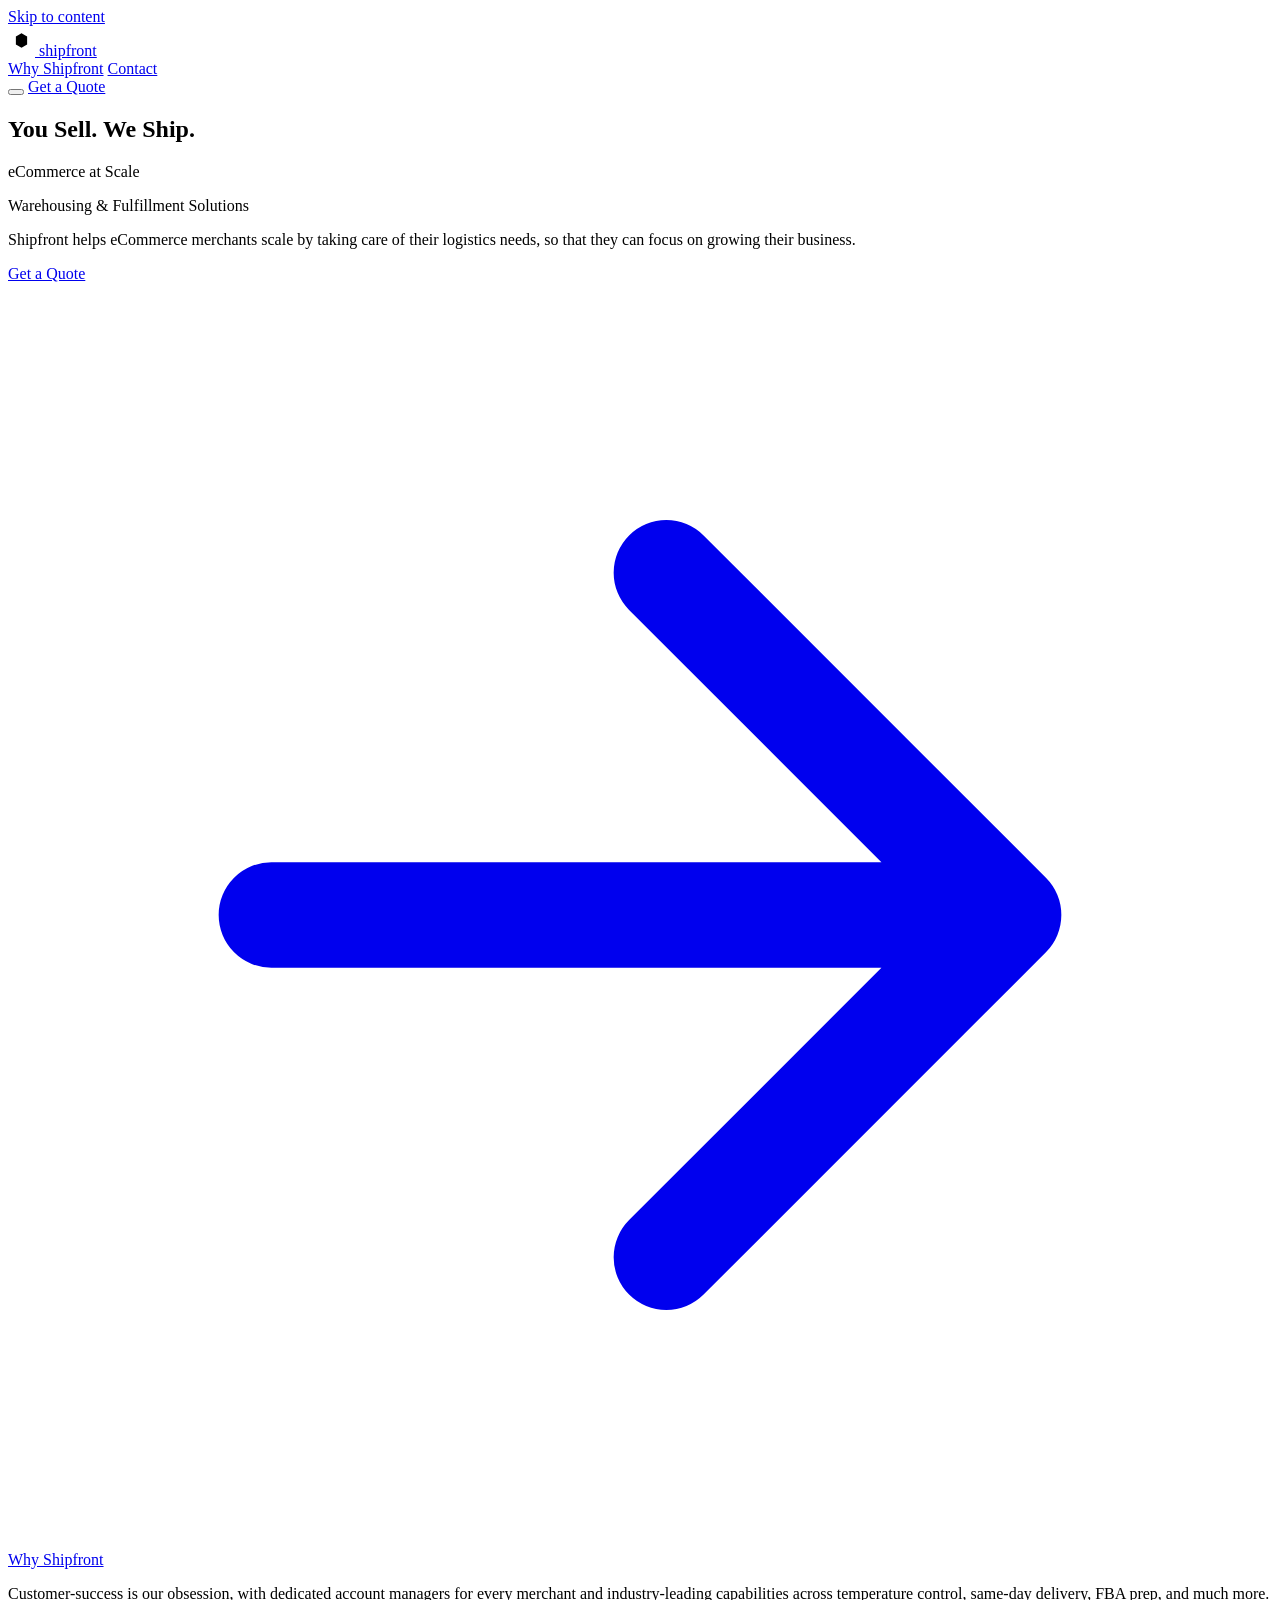
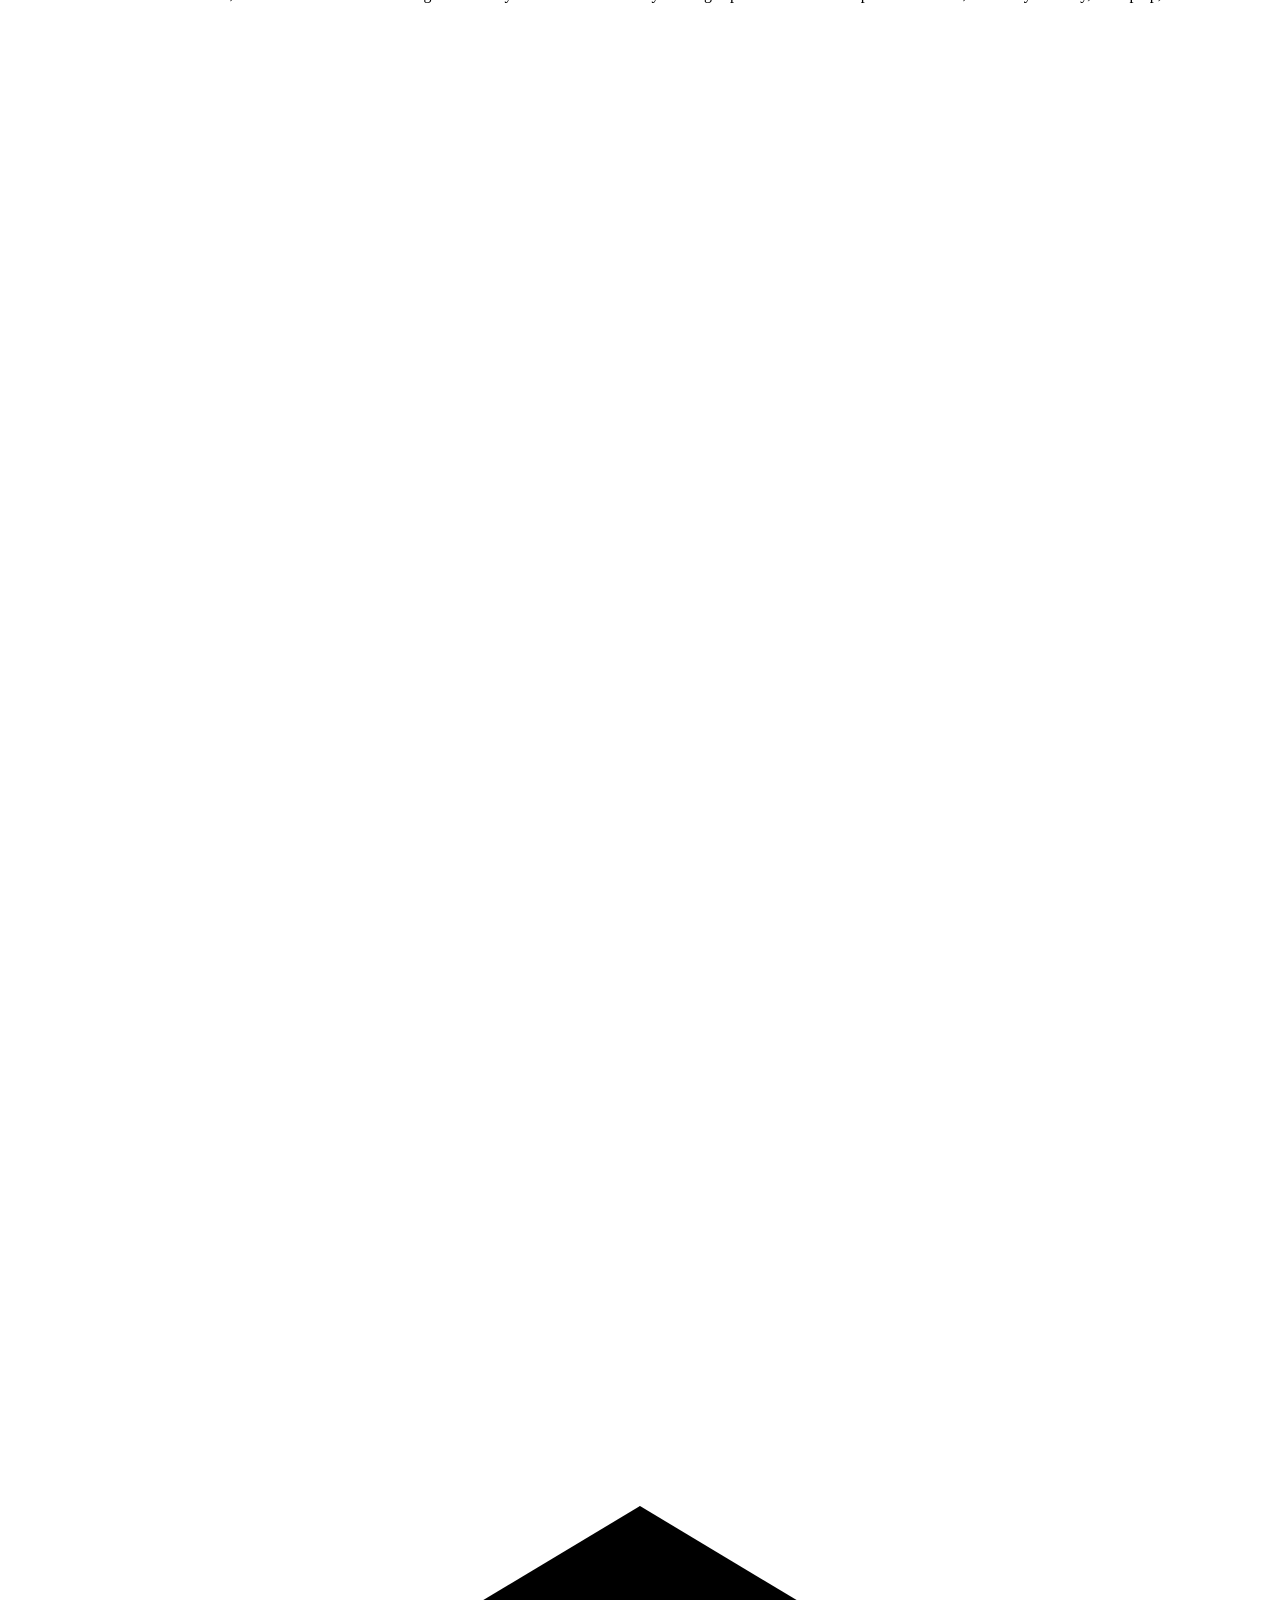
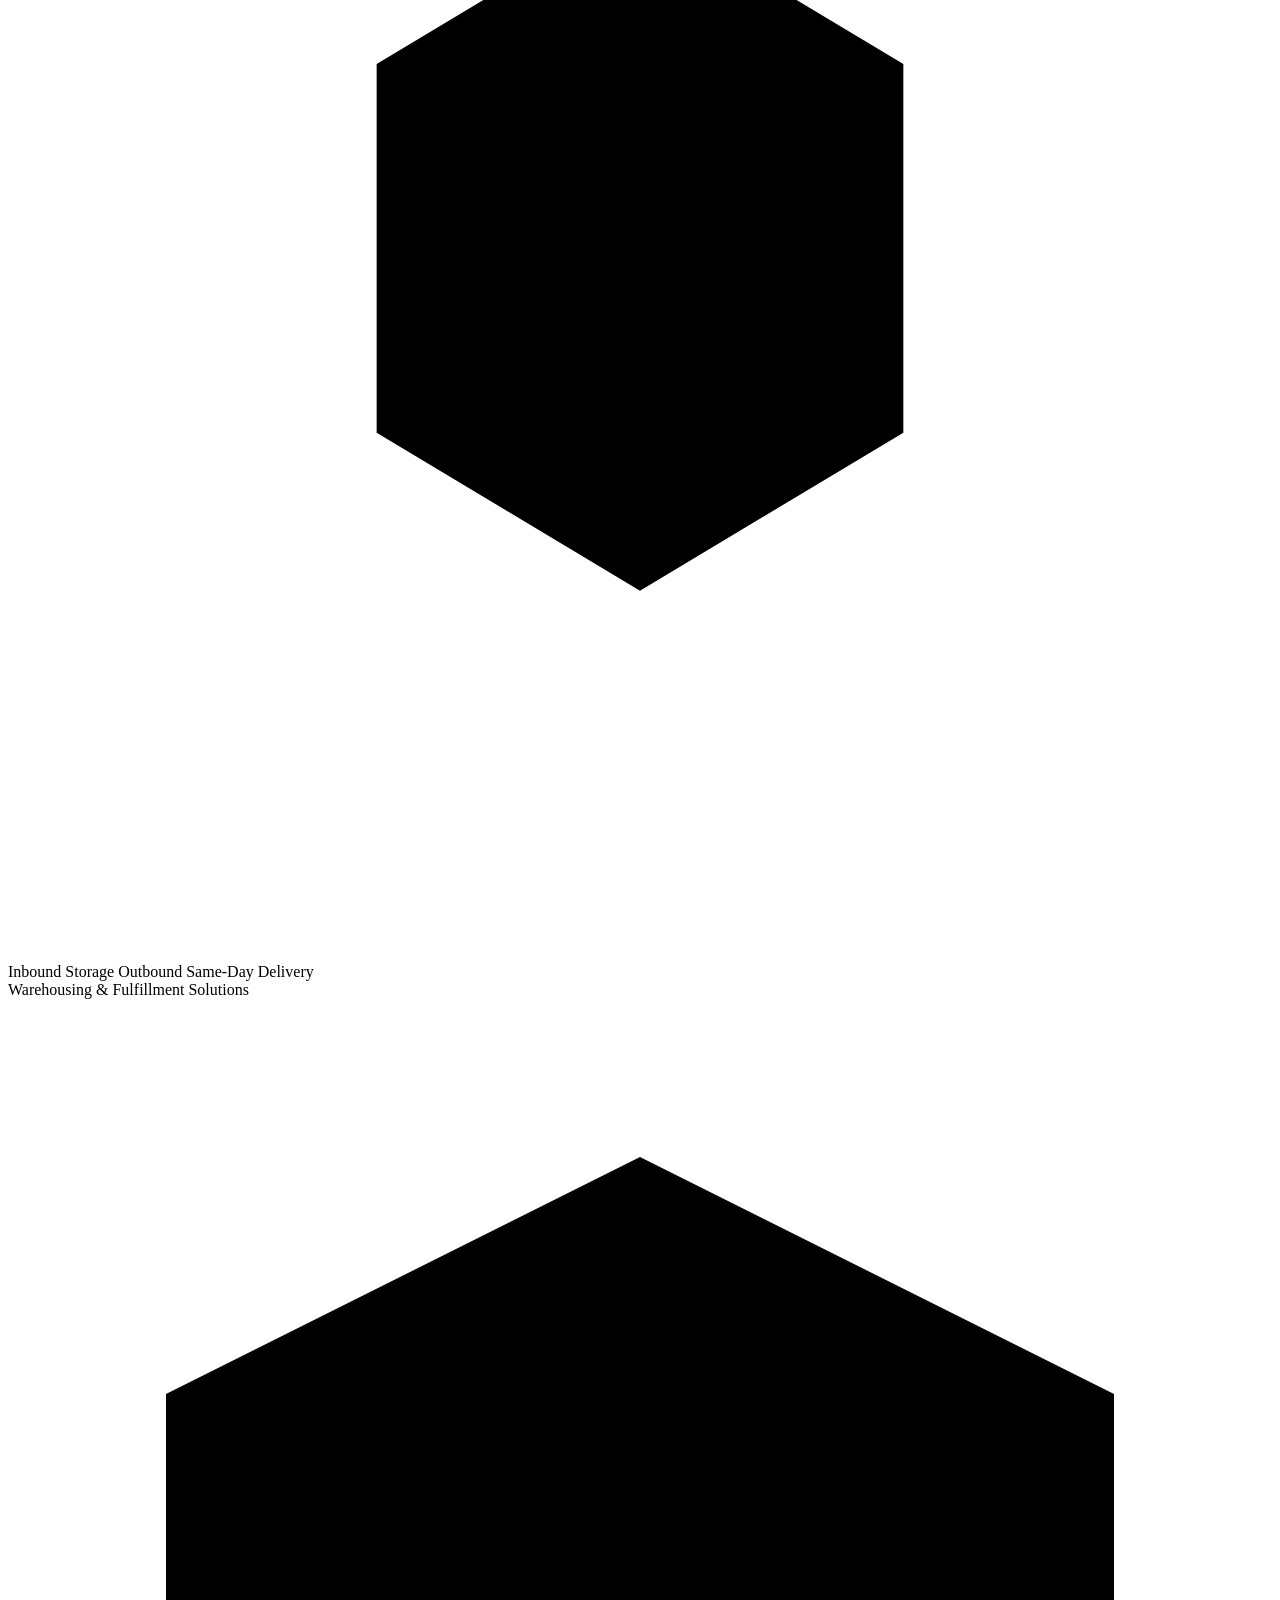
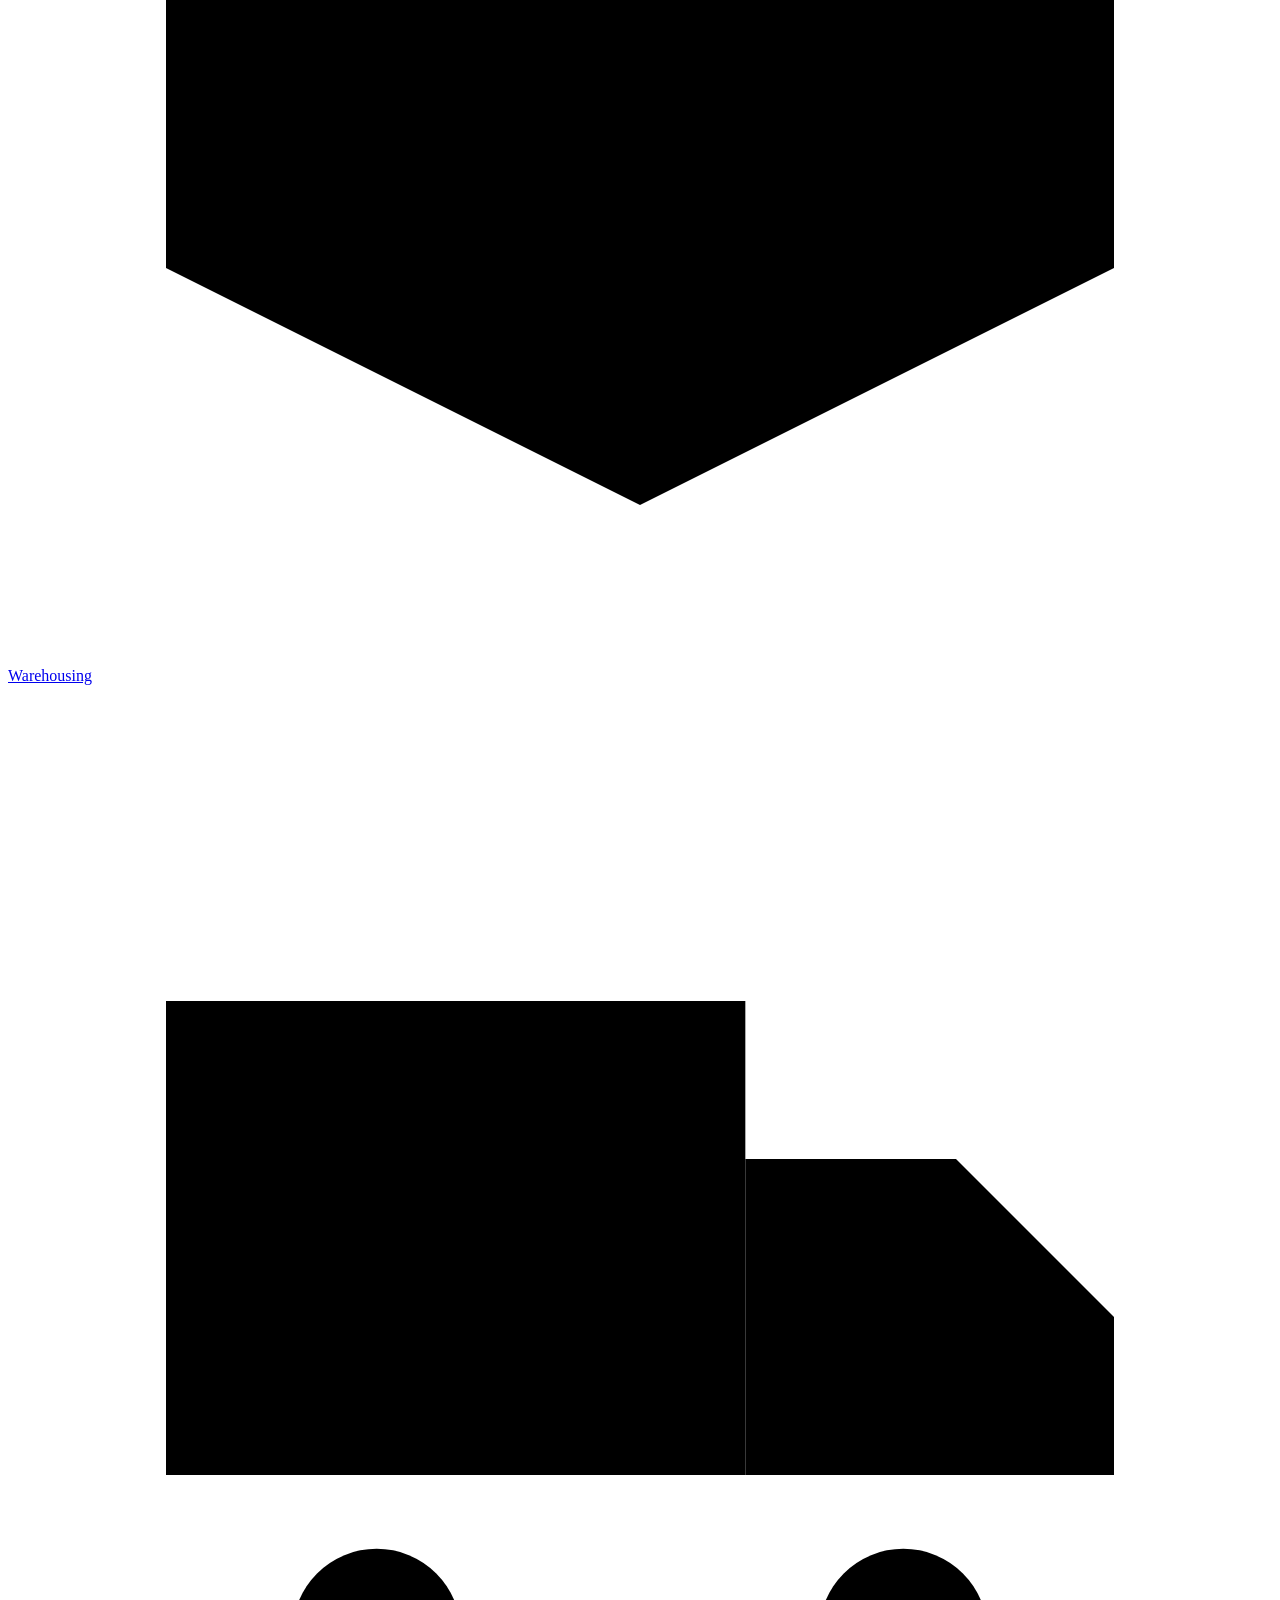
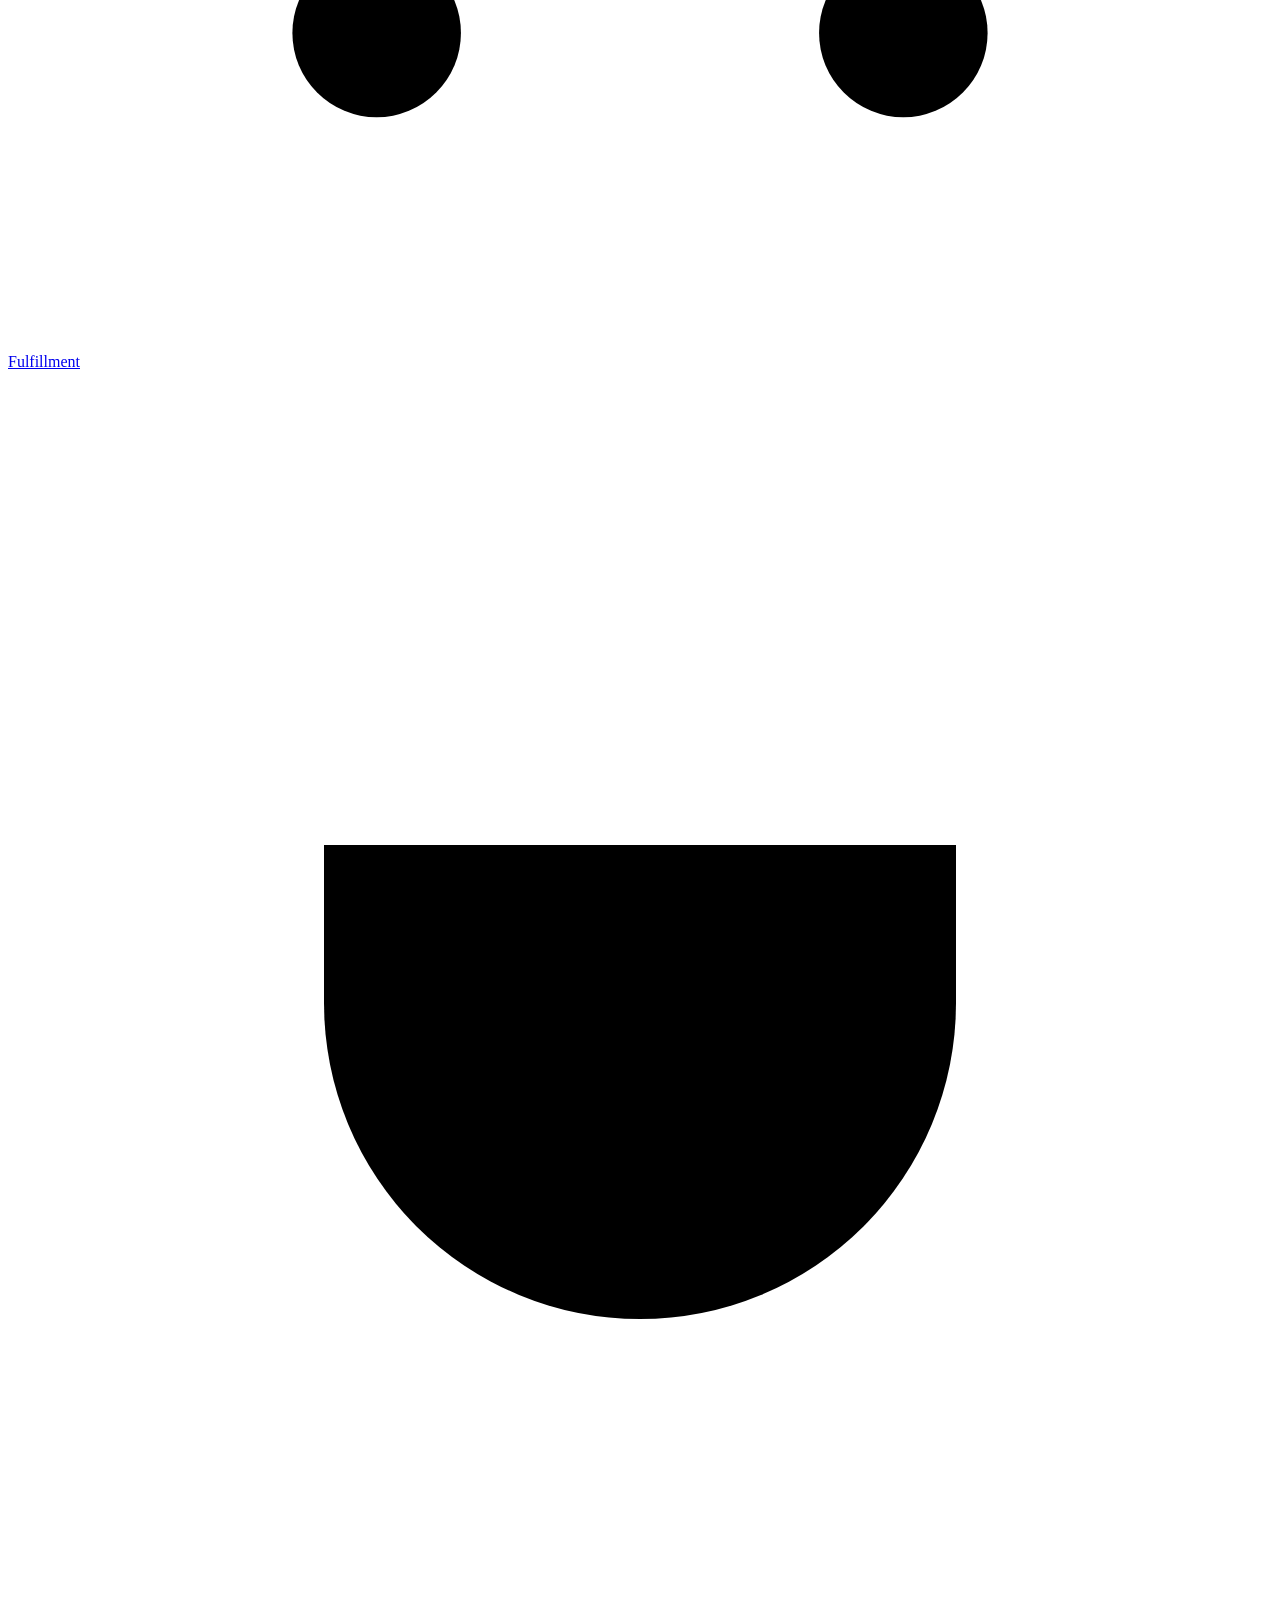
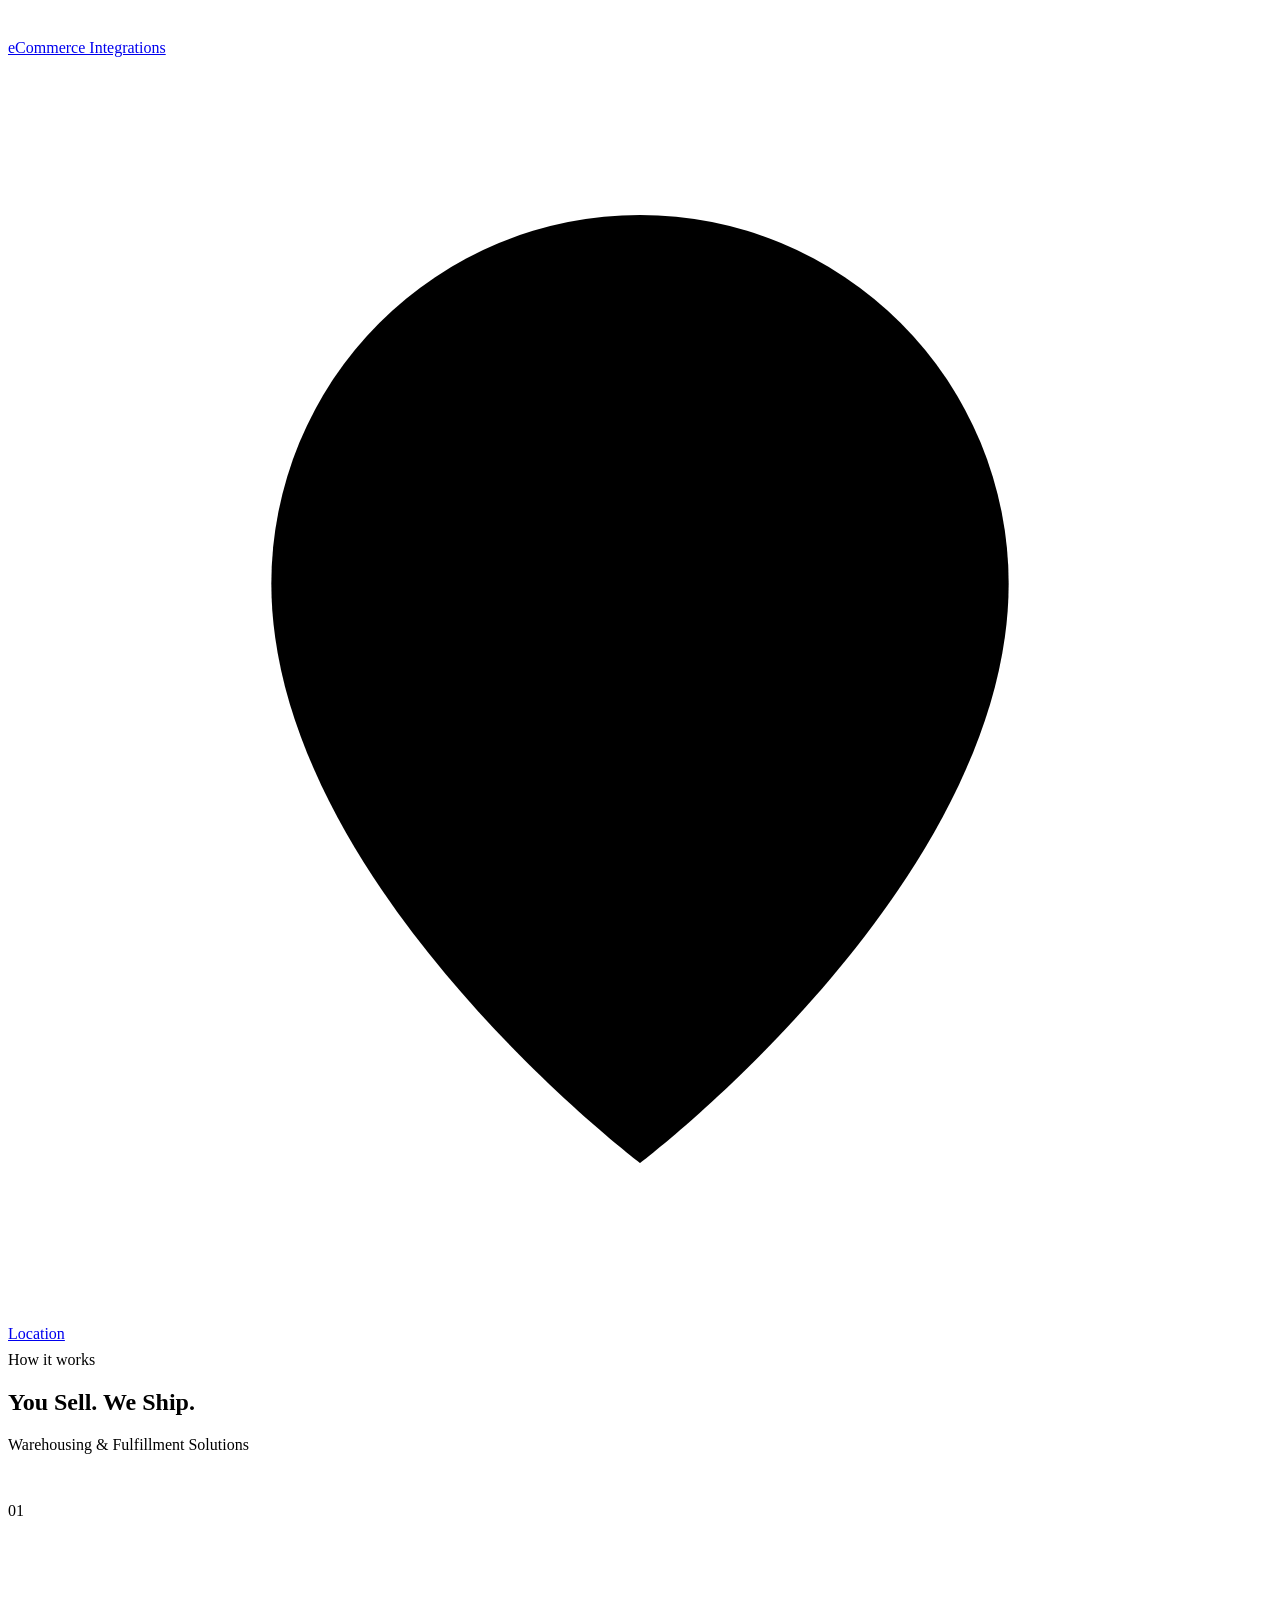
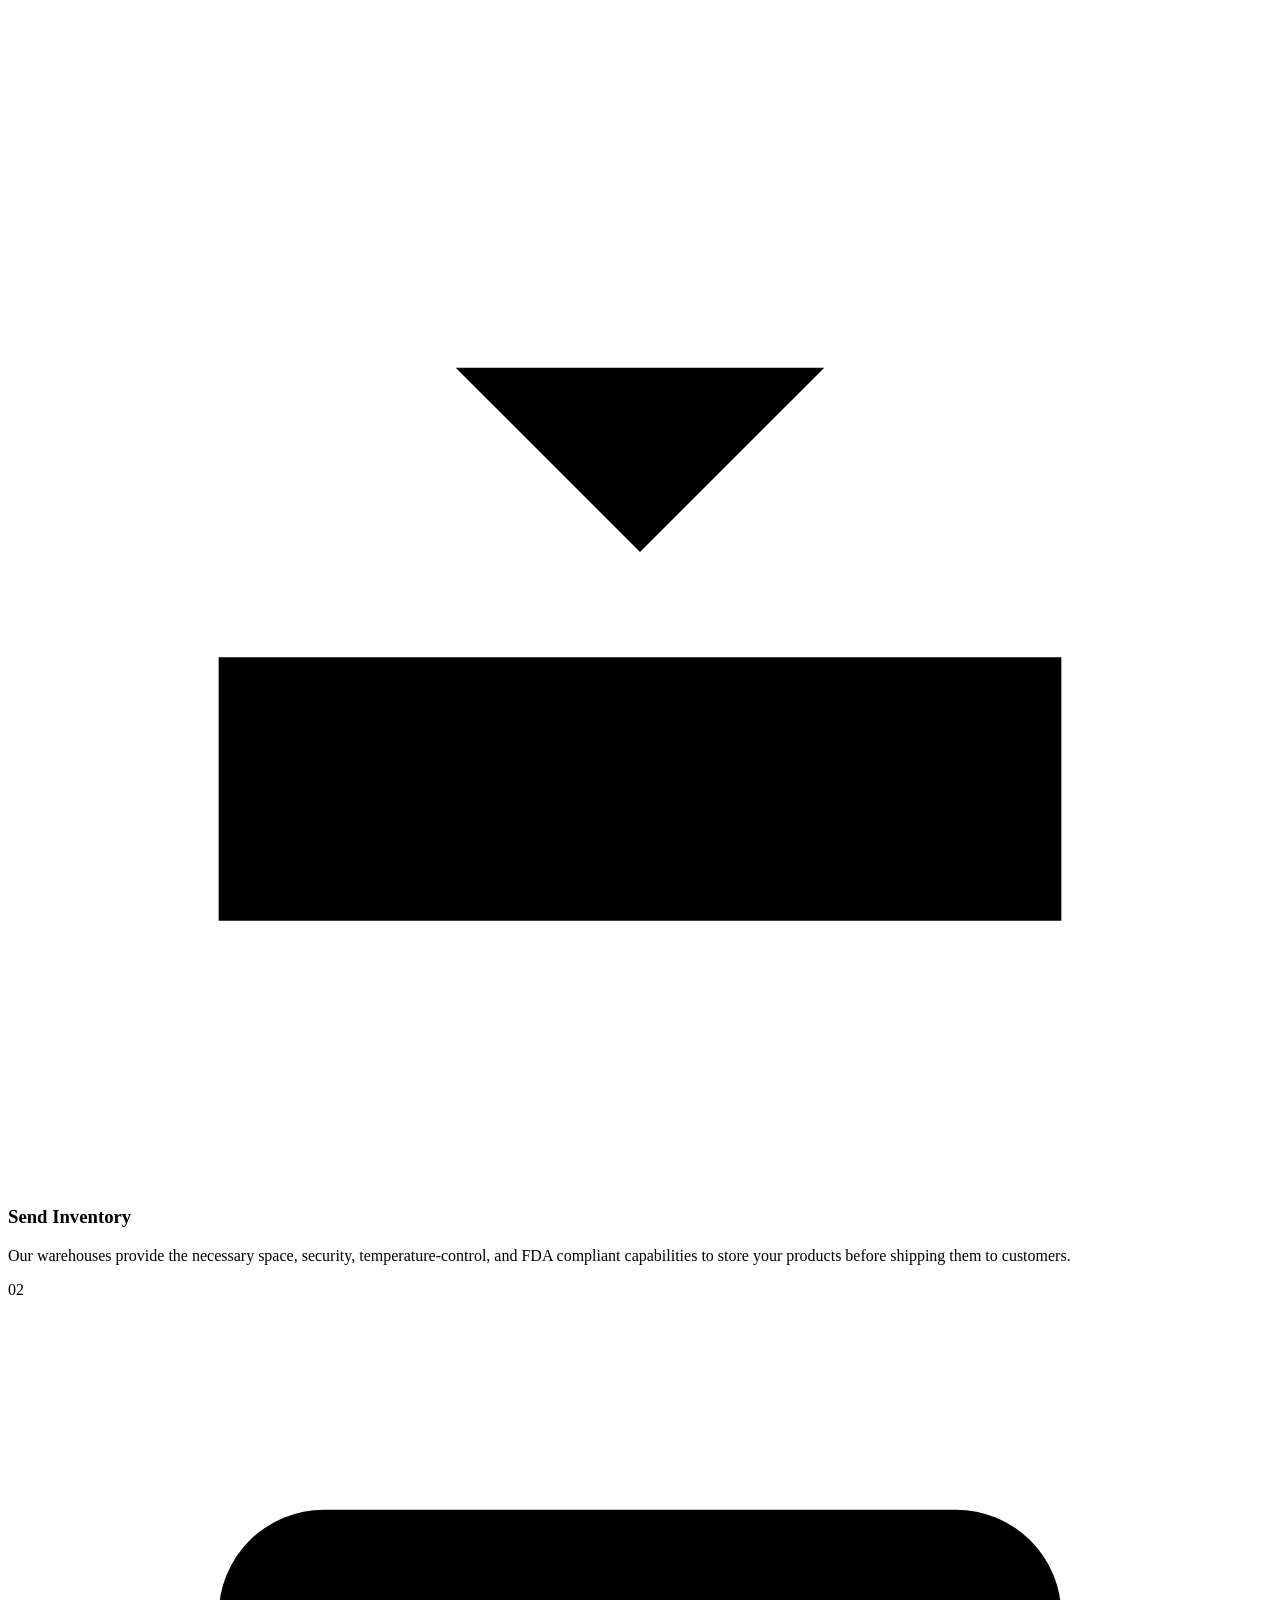
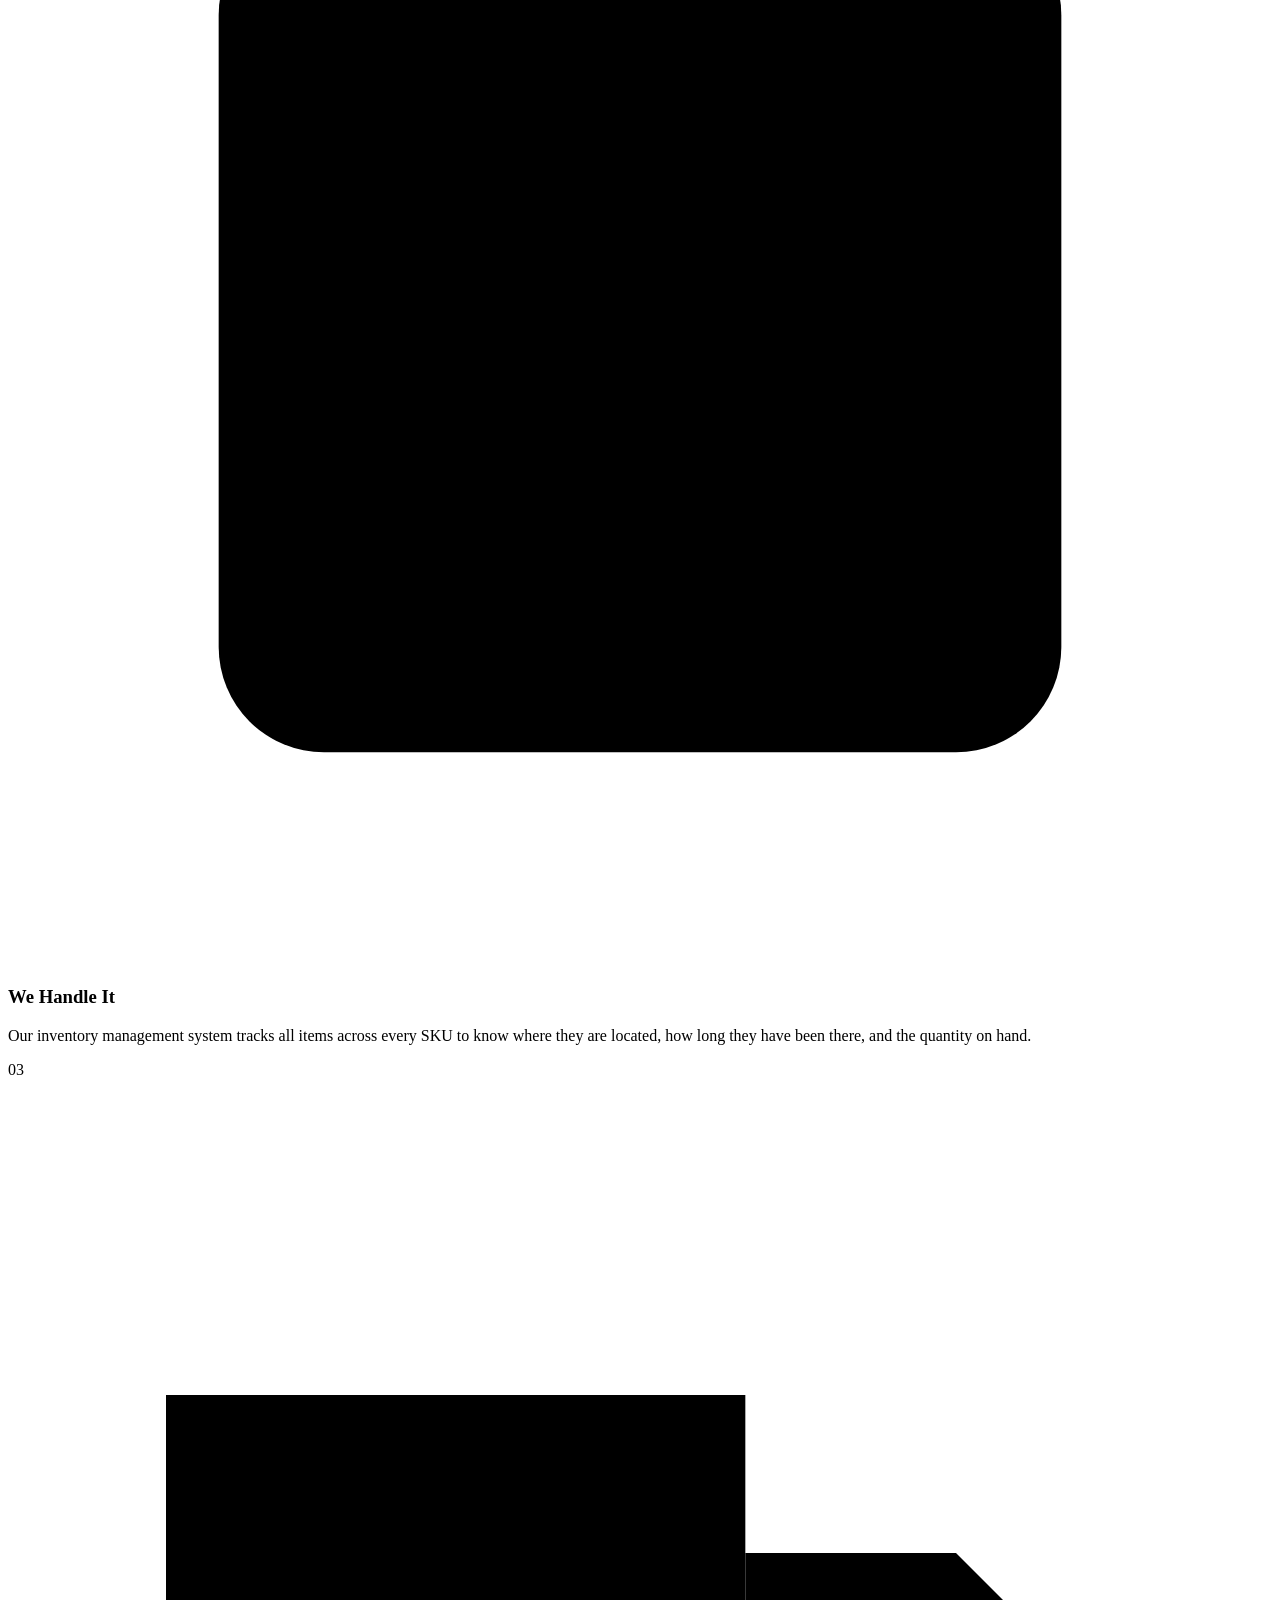
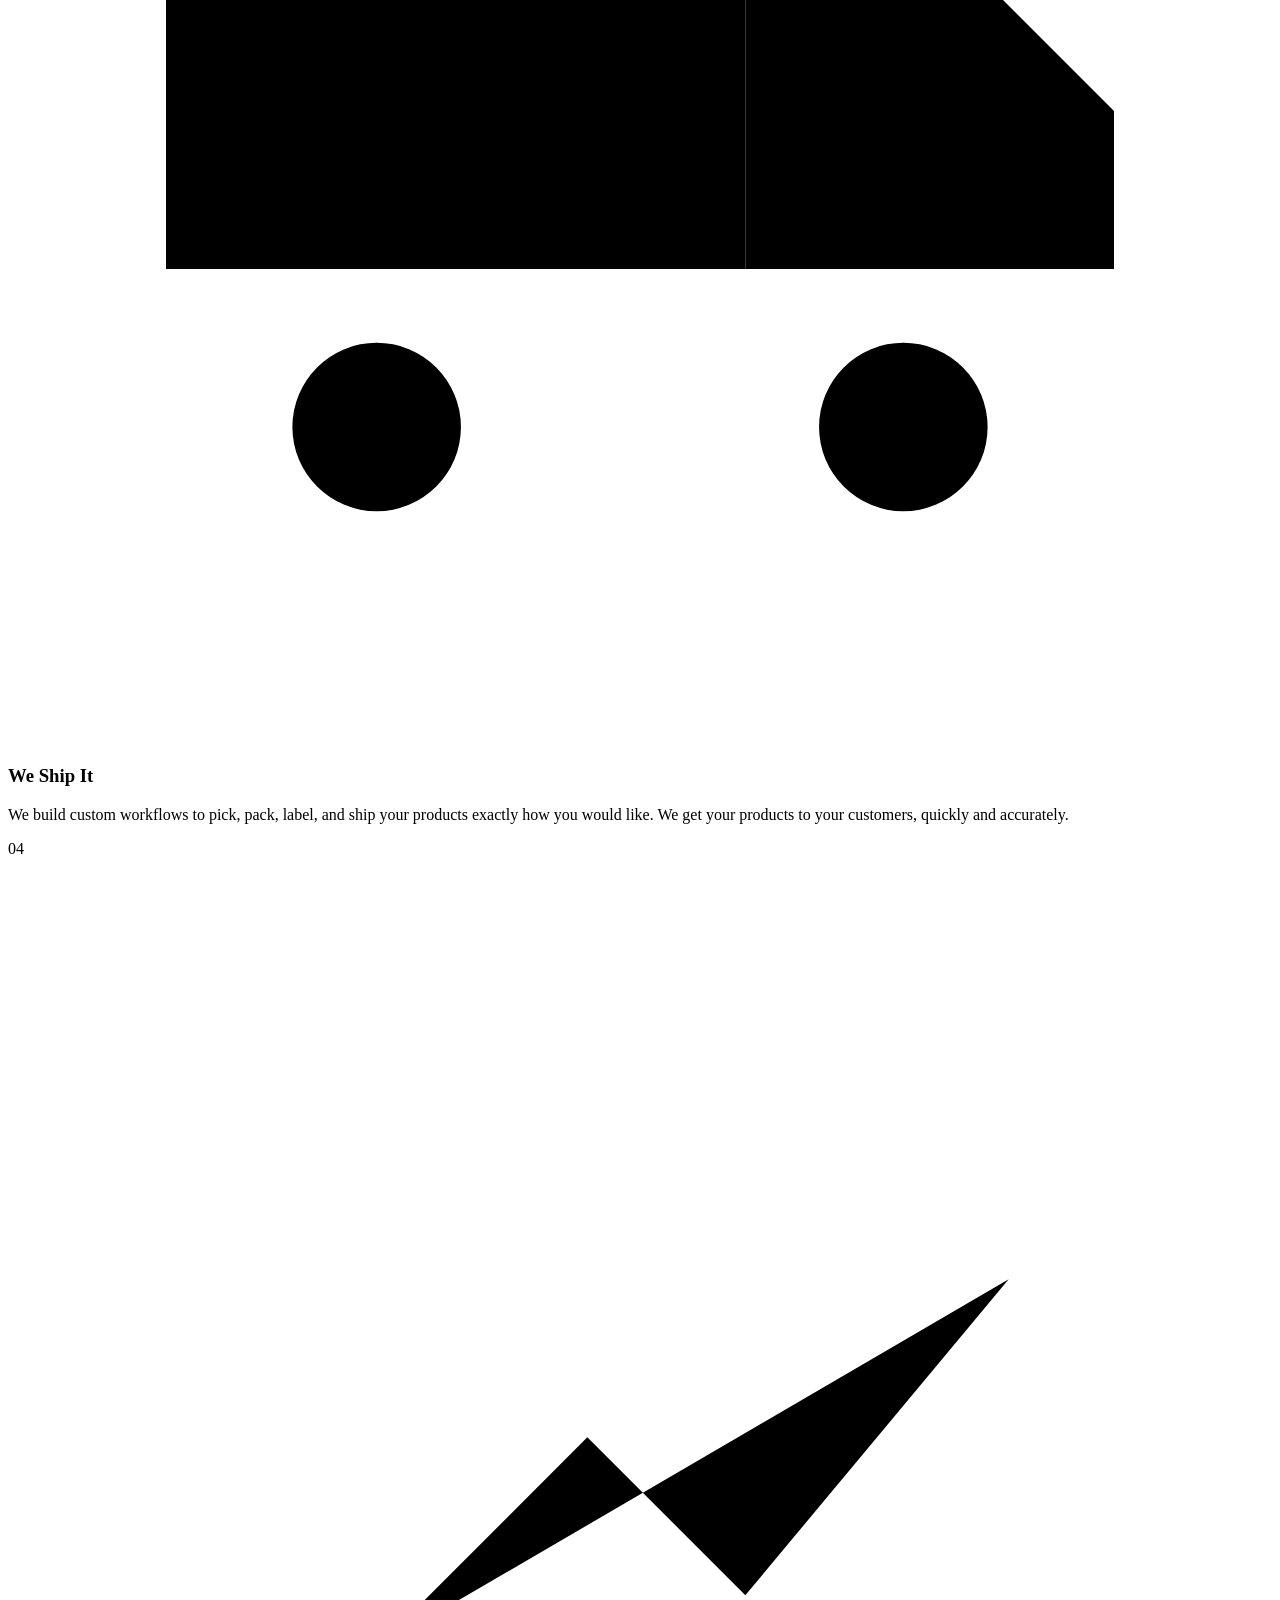
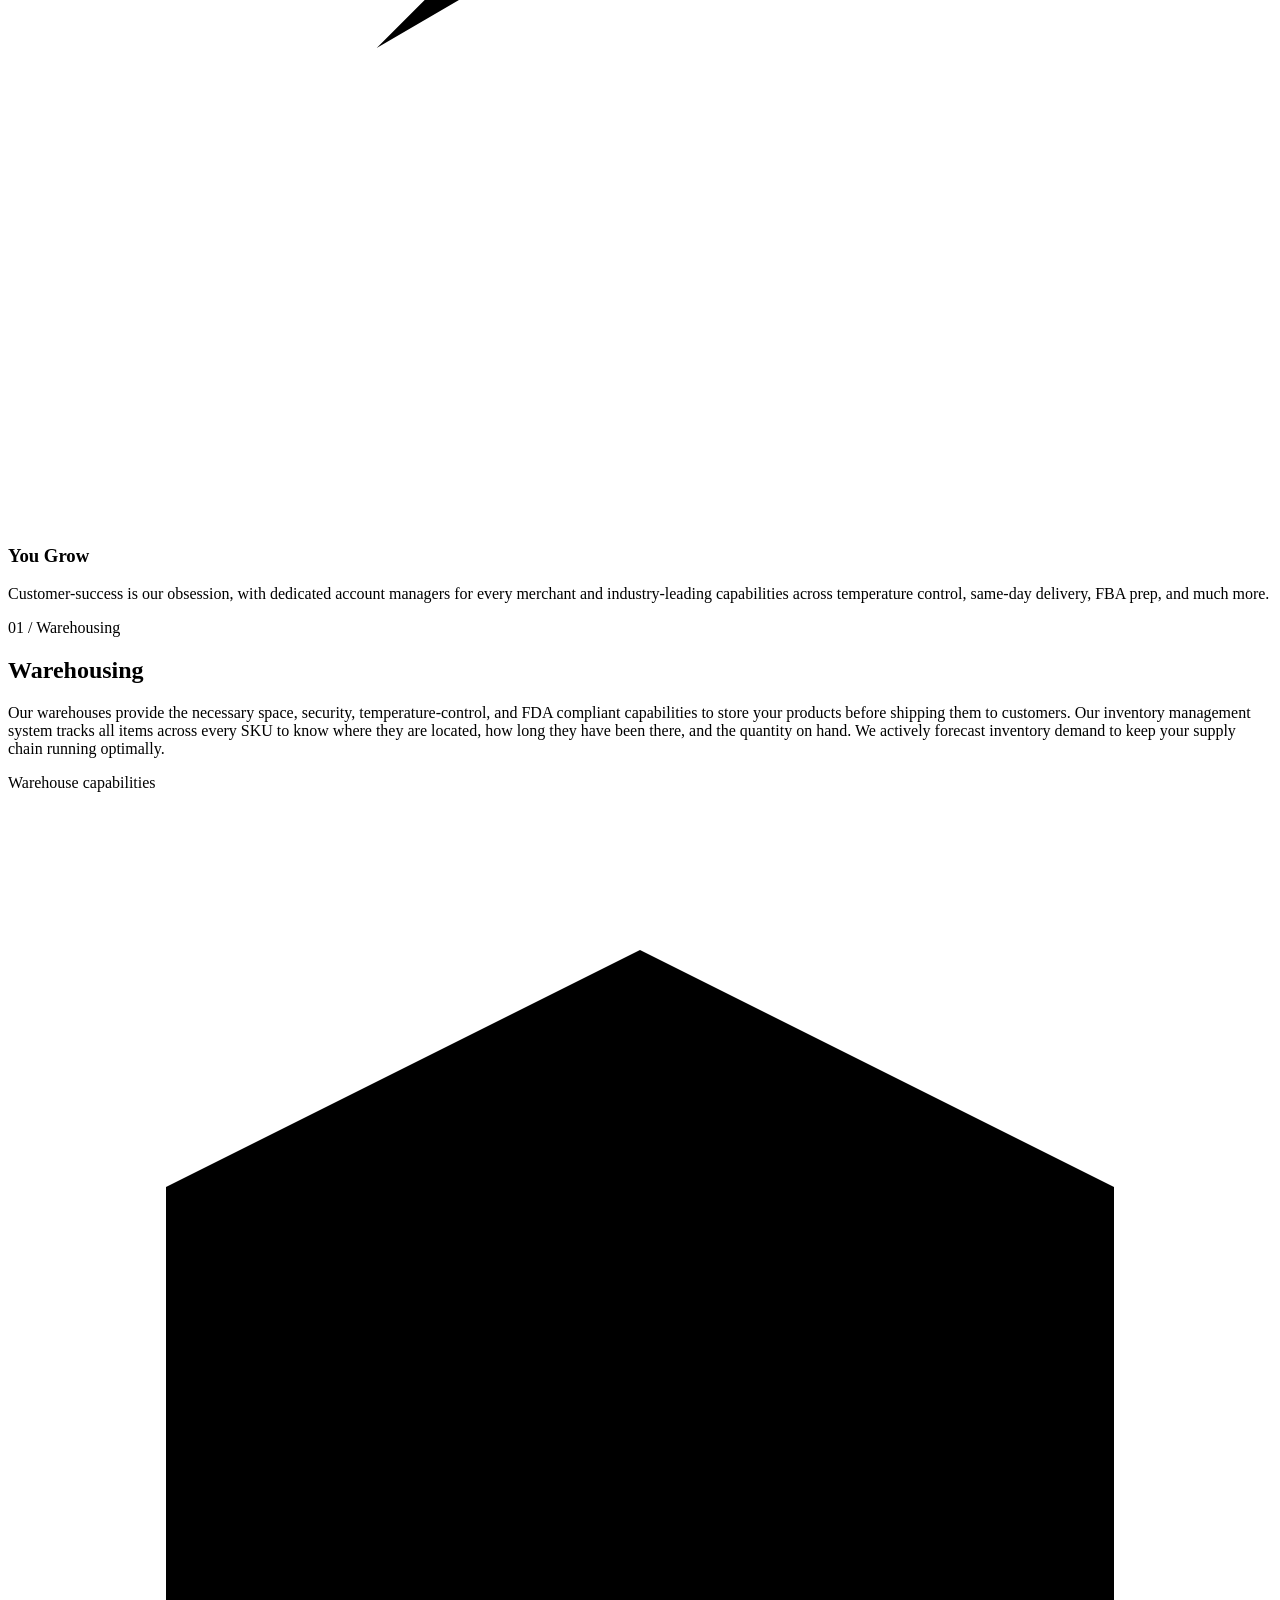
==== index.html @ b84fa1ba "Add THE SELLERS home page" ====
<!DOCTYPE html>
<html lang="en">
  <head>
    <meta charset="utf-8" />
    <meta name="viewport" content="width=device-width, initial-scale=1" />
    <title>Shipfront | You Sell. We Ship.</title>
    <meta
      name="description"
      content="Shipfront helps eCommerce merchants scale by taking care of their logistics needs, so that they can focus on growing their business."
    />
    <meta name="theme-color" content="#000000" />
    <link
      rel="icon"
      href="data:image/svg+xml,%3Csvg xmlns='http://www.w3.org/2000/svg' viewBox='0 0 24 26'%3E%3Cg fill='%23000' stroke='%23FF6A00' stroke-width='2' stroke-linecap='round' stroke-linejoin='round'%3E%3Cpath d='M7 9 L12 6 L17 9 L12 12 Z'/%3E%3Cpath d='M7 9 L7 16 L12 19 L17 16 L17 9'/%3E%3Cpath d='M12 12 L12 19'/%3E%3Cpath d='M12 6 L12 13 L7 16'/%3E%3Cpath d='M12 13 L17 16'/%3E%3C/g%3E%3C/svg%3E"
    />
    <link rel="preconnect" href="https://fonts.googleapis.com" />
    <link rel="preconnect" href="https://fonts.gstatic.com" crossorigin />
    <link
      href="https://fonts.googleapis.com/css2?family=Space+Grotesk:wght@400;500;600;700&display=swap"
      rel="stylesheet"
    />
    <link rel="stylesheet" href="assets/css/site.css" />
  </head>
  <body>
    <a class="skip-link" href="#main">Skip to content</a>

    <header class="site-header">
      <div class="shell nav">
        <a class="mark" href="index.html" aria-label="Shipfront home">
          <svg
            class="cube"
            width="27"
            height="30"
            viewBox="0 0 24 26"
            aria-hidden="true"
          >
            <path d="M7 9 L12 6 L17 9 L12 12 Z" />
            <path d="M7 9 L7 16 L12 19 L17 16 L17 9" />
            <path d="M12 12 L12 19" />
            <path d="M12 6 L12 13 L7 16" />
            <path d="M12 13 L17 16" />
          </svg>
          <span class="wordmark">shipfront</span>
        </a>

        <nav class="nav-links" aria-label="Primary">
          <a href="#why" aria-current="page">Why Shipfront</a>
          <a href="contact.html">Contact</a>
        </nav>

        <div class="nav-actions">
          <button
            class="nav-toggle"
            type="button"
            aria-label="Menu"
            aria-expanded="false"
          >
            <span></span>
          </button>
          <a class="btn btn-primary" href="get-a-quote.html">Get a Quote</a>
        </div>
      </div>
    </header>

    <main id="main">
      <!-- HERO -->
      <section class="hero">
        <div class="shell hero-grid">
          <div>
            <h1>You Sell. We Ship.</h1>
            <p class="hero-sub">eCommerce at Scale</p>
            <p class="hero-lede">Warehousing &amp; Fulfillment Solutions</p>
            <p class="hero-body">
              Shipfront helps eCommerce merchants scale by taking care of their
              logistics needs, so that they can focus on growing their business.
            </p>
            <div class="hero-cta">
              <a class="btn btn-primary btn-lg" href="get-a-quote.html">
                Get a Quote
                <svg class="arw" viewBox="0 0 24 24" fill="none" aria-hidden="true">
                  <path
                    d="M5 12h13M12.5 5.5 19 12l-6.5 6.5"
                    stroke="currentColor"
                    stroke-width="2"
                    stroke-linecap="round"
                    stroke-linejoin="round"
                  />
                </svg>
              </a>
              <a class="btn btn-ghost btn-lg" href="#why">Why Shipfront</a>
            </div>
            <p class="hero-note">
              Customer-success is our obsession, with dedicated account managers
              for every merchant and industry-leading capabilities across
              temperature control, same-day delivery, FBA prep, and much more.
            </p>
          </div>

          <div class="stage" aria-hidden="true">
            <svg class="stage-art" viewBox="0 0 520 480" fill="none">
              <ellipse class="ring" cx="260" cy="352" rx="196" ry="62" />
              <ellipse class="ring ring-faint" cx="260" cy="352" rx="150" ry="47" />
              <ellipse class="ring ring-faint" cx="260" cy="352" rx="104" ry="33" />
              <ellipse class="ring" cx="260" cy="352" rx="58" ry="18" />
              <ellipse
                class="orbit"
                cx="260"
                cy="212"
                rx="212"
                ry="86"
                transform="rotate(-14 260 212)"
              />
            </svg>
            <svg class="stage-cube" viewBox="0 0 24 26">
              <path d="M7 9 L12 6 L17 9 L12 12 Z" />
              <path d="M7 9 L7 16 L12 19 L17 16 L17 9" />
              <path d="M12 12 L12 19" />
              <path d="M12 6 L12 13 L7 16" />
              <path d="M12 13 L17 16" />
            </svg>
            <span class="stage-tag tag-1"><i></i>Inbound</span>
            <span class="stage-tag tag-2"><i></i>Storage</span>
            <span class="stage-tag tag-3"><i></i>Outbound</span>
            <span class="stage-tag tag-4"><i></i>Same-Day Delivery</span>
          </div>
        </div>
      </section>

      <!-- VALUE BAR -->
      <section class="shell" style="padding-bottom: 8px">
        <div class="valuebar reveal">
          <div class="valuebar-label">Warehousing &amp; Fulfillment Solutions</div>
          <a class="valuebar-item" href="#warehousing">
            <svg viewBox="0 0 24 24" aria-hidden="true">
              <path d="M3 7.5 12 3l9 4.5v9L12 21l-9-4.5z" />
              <path d="M3 7.5 12 12l9-4.5" />
              <path d="M12 12v9" />
            </svg>
            Warehousing
          </a>
          <a class="valuebar-item" href="#fulfillment">
            <svg viewBox="0 0 24 24" aria-hidden="true">
              <path d="M3 6h11v9H3z" />
              <path d="M14 9h4l3 3v3h-7z" />
              <circle cx="7" cy="18" r="1.6" />
              <circle cx="17" cy="18" r="1.6" />
            </svg>
            Fulfillment
          </a>
          <a class="valuebar-item" href="#integrations">
            <svg viewBox="0 0 24 24" aria-hidden="true">
              <path d="M9 3v6" />
              <path d="M15 3v6" />
              <path d="M6 9h12v3a6 6 0 0 1-12 0z" />
              <path d="M12 18v3" />
            </svg>
            eCommerce Integrations
          </a>
          <a class="valuebar-item" href="#location">
            <svg viewBox="0 0 24 24" aria-hidden="true">
              <path d="M12 21s7-5.3 7-11a7 7 0 1 0-14 0c0 5.7 7 11 7 11z" />
              <circle cx="12" cy="10" r="2.6" />
            </svg>
            Location
          </a>
        </div>
      </section>

      <!-- HOW IT WORKS -->
      <section class="section" id="why">
        <div class="shell">
          <div class="section-head reveal">
            <span class="eyebrow">How it works</span>
            <h2>You Sell. We Ship.</h2>
            <p>Warehousing &amp; Fulfillment Solutions</p>
          </div>

          <div class="how-steps reveal" style="margin-top: 48px">
            <article class="step">
              <span class="step-rail"></span>
              <div class="step-num">01</div>
              <div class="step-icon">
                <svg viewBox="0 0 24 24" aria-hidden="true">
                  <path d="M12 3v9" />
                  <path d="M8.5 8.5 12 12l3.5-3.5" />
                  <path d="M4 14v5h16v-5" />
                </svg>
              </div>
              <h3>Send Inventory</h3>
              <p>
                Our warehouses provide the necessary space, security,
                temperature-control, and FDA compliant capabilities to store
                your products before shipping them to customers.
              </p>
            </article>

            <article class="step">
              <span class="step-rail"></span>
              <div class="step-num">02</div>
              <div class="step-icon">
                <svg viewBox="0 0 24 24" aria-hidden="true">
                  <rect x="4" y="4" width="16" height="16" rx="2" />
                  <path d="M9 9h6v6H9z" />
                </svg>
              </div>
              <h3>We Handle It</h3>
              <p>
                Our inventory management system tracks all items across every SKU
                to know where they are located, how long they have been there,
                and the quantity on hand.
              </p>
            </article>

            <article class="step">
              <span class="step-rail"></span>
              <div class="step-num">03</div>
              <div class="step-icon">
                <svg viewBox="0 0 24 24" aria-hidden="true">
                  <path d="M3 6h11v9H3z" />
                  <path d="M14 9h4l3 3v3h-7z" />
                  <circle cx="7" cy="18" r="1.6" />
                  <circle cx="17" cy="18" r="1.6" />
                </svg>
              </div>
              <h3>We Ship It</h3>
              <p>
                We build custom workflows to pick, pack, label, and ship your
                products exactly how you would like. We get your products to your
                customers, quickly and accurately.
              </p>
            </article>

            <article class="step">
              <span class="step-rail"></span>
              <div class="step-num">04</div>
              <div class="step-icon">
                <svg viewBox="0 0 24 24" aria-hidden="true">
                  <path d="M4 19V5" />
                  <path d="M4 19h16" />
                  <path d="M7 15l4-4 3 3 5-6" />
                </svg>
              </div>
              <h3>You Grow</h3>
              <p>
                Customer-success is our obsession, with dedicated account managers
                for every merchant and industry-leading capabilities across
                temperature control, same-day delivery, FBA prep, and much more.
              </p>
            </article>
          </div>
        </div>
      </section>

      <!-- WAREHOUSING -->
      <section class="section" id="warehousing">
        <div class="shell cap">
          <div class="cap-copy reveal">
            <span class="eyebrow">01 / Warehousing</span>
            <h2>Warehousing</h2>
            <p>
              Our warehouses provide the necessary space, security,
              temperature-control, and FDA compliant capabilities to store your
              products before shipping them to customers. Our inventory
              management system tracks all items across every SKU to know where
              they are located, how long they have been there, and the quantity
              on hand. We actively forecast inventory demand to keep your supply
              chain running optimally.
            </p>
          </div>

          <div class="panel reveal">
            <div class="panel-title">Warehouse capabilities</div>
            <div class="tiles">
              <div class="tile">
                <svg viewBox="0 0 24 24" aria-hidden="true">
                  <path d="M3 7.5 12 3l9 4.5v9L12 21l-9-4.5z" />
                  <path d="M3 7.5 12 12l9-4.5" />
                  <path d="M12 12v9" />
                </svg>
                <span>Space</span>
              </div>
              <div class="tile">
                <svg viewBox="0 0 24 24" aria-hidden="true">
                  <path d="M12 3l7 3v6c0 4.4-3 7.6-7 9-4-1.4-7-4.6-7-9V6z" />
                </svg>
                <span>Security</span>
              </div>
              <div class="tile">
                <svg viewBox="0 0 24 24" aria-hidden="true">
                  <path d="M14 14.8V5a2 2 0 1 0-4 0v9.8a4 4 0 1 0 4 0z" />
                </svg>
                <span>Temperature-control</span>
              </div>
              <div class="tile">
                <svg viewBox="0 0 24 24" aria-hidden="true">
                  <circle cx="12" cy="12" r="8.5" />
                  <path d="M8.5 12.3l2.4 2.4 4.6-5" />
                </svg>
                <span>FDA compliant</span>
              </div>
            </div>
          </div>
        </div>
      </section>

      <!-- FULFILLMENT -->
      <section class="section" id="fulfillment">
        <div class="shell cap cap-flip">
          <div class="cap-copy reveal">
            <span class="eyebrow">02 / Fulfillment</span>
            <h2>Fulfillment</h2>
            <p>
              We build custom workflows to pick, pack, label, and ship your
              products exactly how you would like. That means working with any
              carrier across traditional partners, as well as the most innovative
              companies in last-mile and same-day delivery. We get your products
              to your customers, quickly and accurately.
            </p>
            <ul class="chips">
              <li>Inbound</li>
              <li>Kitting</li>
              <li>Storage</li>
              <li>FBA Prep</li>
              <li>Outbound</li>
              <li>Last-Mile Delivery</li>
              <li>Same-Day Delivery</li>
            </ul>
          </div>

          <div class="panel reveal">
            <div class="panel-title">Custom workflows</div>
            <div class="tiles">
              <div class="tile">
                <svg viewBox="0 0 24 24" aria-hidden="true">
                  <path d="M12 3v9" />
                  <path d="M8.5 8.5 12 12l3.5-3.5" />
                  <path d="M4 14v5h16v-5" />
                </svg>
                <span>Pick</span>
              </div>
              <div class="tile">
                <svg viewBox="0 0 24 24" aria-hidden="true">
                  <path d="M3 7.5 12 3l9 4.5v9L12 21l-9-4.5z" />
                  <path d="M3 7.5 12 12l9-4.5" />
                  <path d="M12 12v9" />
                </svg>
                <span>Pack</span>
              </div>
              <div class="tile">
                <svg viewBox="0 0 24 24" aria-hidden="true">
                  <rect x="3.5" y="6" width="17" height="12" rx="2" />
                  <path d="M7 10h6M7 14h9" />
                </svg>
                <span>Label</span>
              </div>
              <div class="tile">
                <svg viewBox="0 0 24 24" aria-hidden="true">
                  <path d="M3 6h11v9H3z" />
                  <path d="M14 9h4l3 3v3h-7z" />
                  <circle cx="7" cy="18" r="1.6" />
                  <circle cx="17" cy="18" r="1.6" />
                </svg>
                <span>Ship</span>
              </div>
            </div>
          </div>
        </div>
      </section>

      <!-- ECOMMERCE INTEGRATIONS -->
      <section class="section" id="integrations">
        <div class="shell cap">
          <div class="cap-copy reveal">
            <span class="eyebrow">03 / eCommerce Integrations</span>
            <h2>eCommerce Integrations</h2>
            <p>
              Shipfront is built on the Flowspace Warehouse Management System
              (WMS) - an innovative software solution for managing the needs of
              today&rsquo;s warehousing &amp; fulfillment operations. Through the
              WMS, Shipfront integrates with partners across the supply chain
              ecosystem - from eCommerce platforms to same-day delivery services.
            </p>
          </div>

          <div class="panel reveal">
            <div class="panel-title">Flowspace Warehouse Management System (WMS)</div>
            <div class="tiles">
              <div class="tile">
                <svg viewBox="0 0 24 24" aria-hidden="true">
                  <rect x="4" y="4" width="16" height="16" rx="2" />
                  <path d="M9 9h6v6H9z" />
                </svg>
                <span>WMS</span>
              </div>
              <div class="tile">
                <svg viewBox="0 0 24 24" aria-hidden="true">
                  <circle cx="12" cy="5" r="2.2" />
                  <circle cx="5" cy="18" r="2.2" />
                  <circle cx="19" cy="18" r="2.2" />
                  <path d="M12 7.2 6.4 16.2M12 7.2l5.6 9M7.2 18h9.6" />
                </svg>
                <span>Supply chain ecosystem</span>
              </div>
              <div class="tile">
                <svg viewBox="0 0 24 24" aria-hidden="true">
                  <path
                    d="M4 4h2l2.2 10.4a2 2 0 0 0 2 1.6h6.6a2 2 0 0 0 2-1.55L20.5 8H7"
                  />
                  <circle cx="10" cy="19" r="1.4" />
                  <circle cx="17" cy="19" r="1.4" />
                </svg>
                <span>eCommerce platforms</span>
              </div>
              <div class="tile">
                <svg viewBox="0 0 24 24" aria-hidden="true">
                  <circle cx="12" cy="12" r="8.5" />
                  <path d="M12 7v5.3l3.4 2" />
                </svg>
                <span>Same-day delivery services</span>
              </div>
            </div>
          </div>
        </div>
      </section>

      <!-- LOCATION -->
      <section class="section" id="location">
        <div class="shell cap cap-flip">
          <div class="cap-copy reveal">
            <span class="eyebrow">04 / Location is everything</span>
            <h2>Location is everything</h2>
            <p>
              Situated in downtown L.A., next to the 10, 110, and 101 freeways -
              Shipfront is perfectly positioned to serve your eCommerce business.
              Not only do we inbound your products efficiently, we also deliver
              them quickly to your customers through our strong carrier and
              same-day delivery integrations.
            </p>
            <ul class="aside-list">
              <li>
                <svg viewBox="0 0 24 24" aria-hidden="true">
                  <path d="M8 3 5 21M16 3l3 18" />
                  <path d="M12 4v3M12 10v3M12 16v3" />
                </svg>
                <span>
                  Easy access to interstate freeways, courier depots, train
                  stations, and airports
                </span>
              </li>
            </ul>
          </div>

          <div class="map reveal">
            <svg viewBox="0 0 640 380" fill="none" role="img" aria-label="Map of downtown Los Angeles showing the 10, 110, and 101 freeways">
              <rect width="640" height="380" fill="#040404" />
              <g stroke="rgba(255,255,255,0.05)" stroke-width="1">
                <path d="M0 60h640M0 120h640M0 180h640M0 240h640M0 300h640" />
                <path d="M80 0v380M160 0v380M240 0v380M320 0v380M400 0v380M480 0v380M560 0v380" />
              </g>
              <g
                stroke="rgba(255,106,0,0.5)"
                stroke-width="2.5"
                stroke-linecap="round"
              >
                <path d="M-10 268 C 140 250, 380 300, 650 262" />
                <path d="M196 -10 C 236 120, 258 250, 236 390" />
                <path d="M-10 96 C 160 130, 420 62, 650 108" />
              </g>
              <g
                fill="#ff6a00"
                font-family="Space Grotesk, sans-serif"
                font-size="15"
                font-weight="700"
              >
                <text x="46" y="256">10</text>
                <text x="204" y="42">110</text>
                <text x="546" y="96">101</text>
              </g>
              <circle cx="320" cy="196" r="42" fill="rgba(255,106,0,0.08)" />
              <circle
                cx="320"
                cy="196"
                r="42"
                stroke="rgba(255,106,0,0.35)"
                stroke-width="1"
              />
              <g
                transform="translate(308,180) scale(1)"
                stroke="#ff6a00"
                stroke-width="2"
                stroke-linecap="round"
                stroke-linejoin="round"
                fill="#000"
              >
                <path d="M7 9 L12 6 L17 9 L12 12 Z" transform="translate(-6,-4)" />
                <path
                  d="M7 9 L7 16 L12 19 L17 16 L17 9"
                  transform="translate(-6,-4)"
                />
                <path d="M12 12 L12 19" transform="translate(-6,-4)" />
                <path d="M12 6 L12 13 L7 16" transform="translate(-6,-4)" />
                <path d="M12 13 L17 16" transform="translate(-6,-4)" />
              </g>
              <text
                x="320"
                y="266"
                fill="rgba(255,255,255,0.55)"
                font-family="Space Grotesk, sans-serif"
                font-size="11"
                letter-spacing="2.4"
                text-anchor="middle"
              >
                DOWNTOWN L.A.
              </text>
            </svg>
            <div class="map-foot">
              <span class="addr">1933 S. Broadway, Los Angeles CA 90007</span>
              <span class="sub">Situated in downtown L.A.</span>
            </div>
          </div>
        </div>
      </section>

      <!-- CLOSING CTA -->
      <section class="shell" style="padding-top: 24px">
        <div class="cta reveal">
          <div>
            <h2>You Sell. We Ship.</h2>
            <p>
              We have expert agents standing by to take care of your logistics
              needs.
            </p>
          </div>
          <div class="cta-actions">
            <a class="btn btn-primary btn-lg" href="get-a-quote.html">
              Get a Quote
              <svg class="arw" viewBox="0 0 24 24" fill="none" aria-hidden="true">
                <path
                  d="M5 12h13M12.5 5.5 19 12l-6.5 6.5"
                  stroke="currentColor"
                  stroke-width="2"
                  stroke-linecap="round"
                  stroke-linejoin="round"
                />
              </svg>
            </a>
            <a class="btn btn-ghost btn-lg" href="contact.html">Contact</a>
          </div>
        </div>
      </section>
    </main>

    <footer class="site-footer">
      <div class="shell">
        <div class="footer-top">
          <div>
            <a class="mark" href="index.html" aria-label="Shipfront home">
              <svg
                class="cube"
                width="27"
                height="30"
                viewBox="0 0 24 26"
                aria-hidden="true"
              >
                <path d="M7 9 L12 6 L17 9 L12 12 Z" />
                <path d="M7 9 L7 16 L12 19 L17 16 L17 9" />
                <path d="M12 12 L12 19" />
                <path d="M12 6 L12 13 L7 16" />
                <path d="M12 13 L17 16" />
              </svg>
              <span class="wordmark">shipfront</span>
            </a>
            <p>
              Warehousing &amp; Fulfillment Solutions. eCommerce at Scale.
            </p>
          </div>

          <div class="footer-col">
            <h4>Site</h4>
            <ul>
              <li><a href="index.html">Home</a></li>
              <li><a href="get-a-quote.html">Get a Quote</a></li>
              <li><a href="contact.html">Contact</a></li>
            </ul>
          </div>

          <div class="footer-col">
            <h4>Contact</h4>
            <ul>
              <li><span>1933 S. Broadway, Los Angeles CA 90007</span></li>
              <li>
                <a href="mailto:info@myshipfront.com">info@myshipfront.com</a>
              </li>
            </ul>
          </div>
        </div>

        <div class="footer-bottom">
          <span class="built">Built by <b>David T Phung</b></span>
          <span class="stamp">28 AUG 2026</span>
        </div>
      </div>
    </footer>

    <script src="assets/js/site.js"></script>
  </body>
</html>
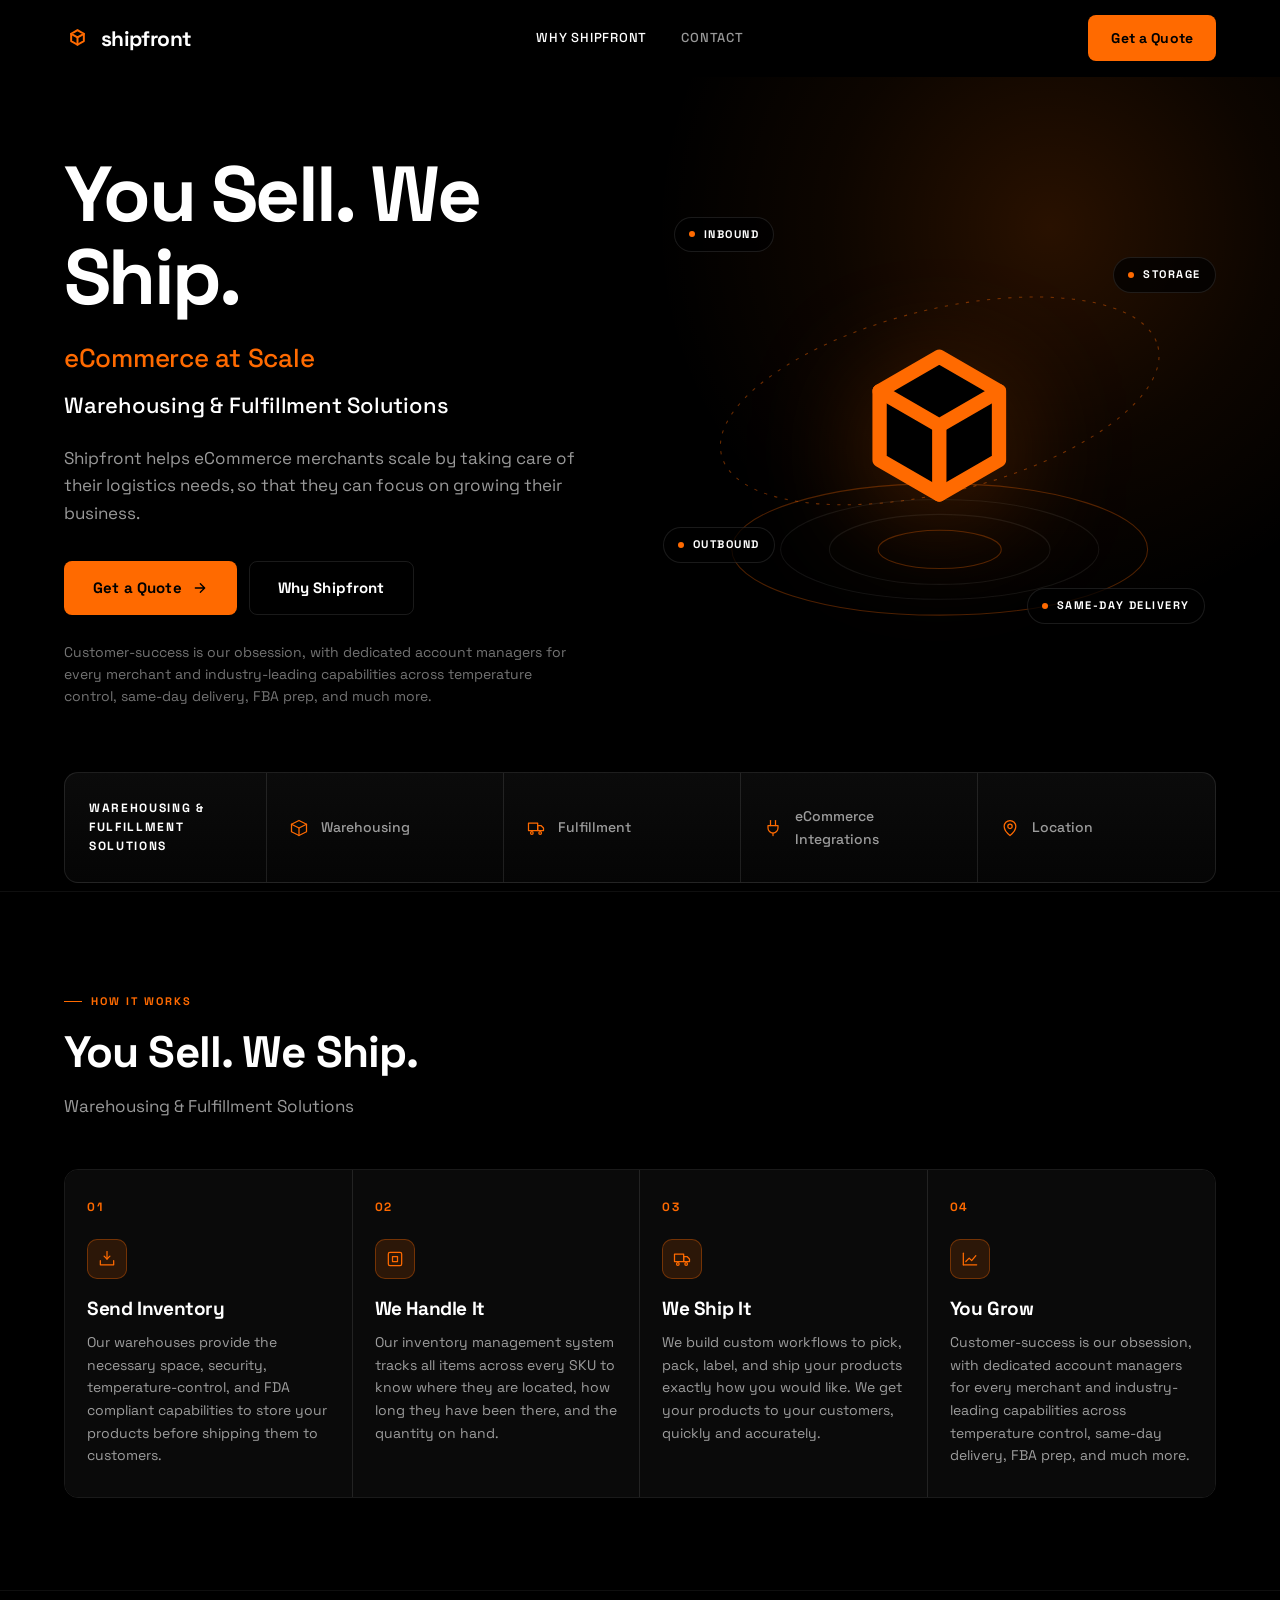
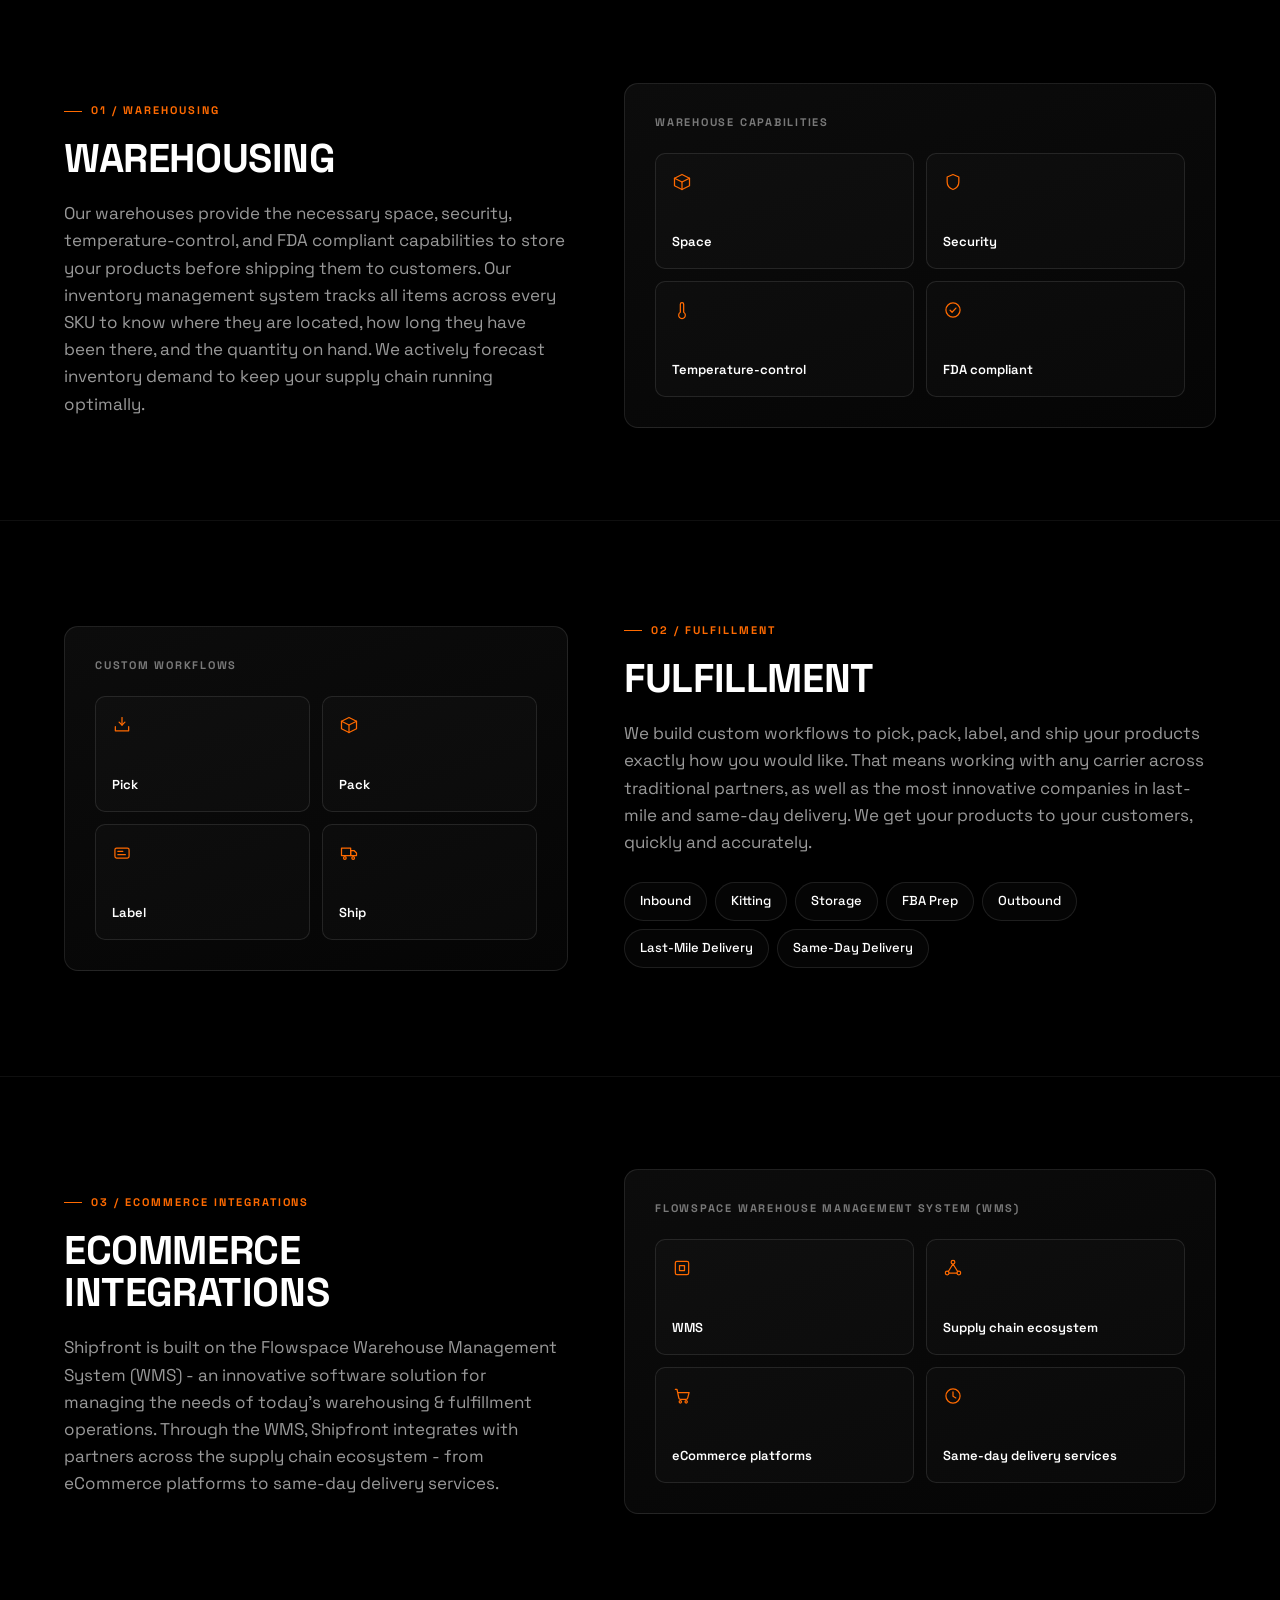
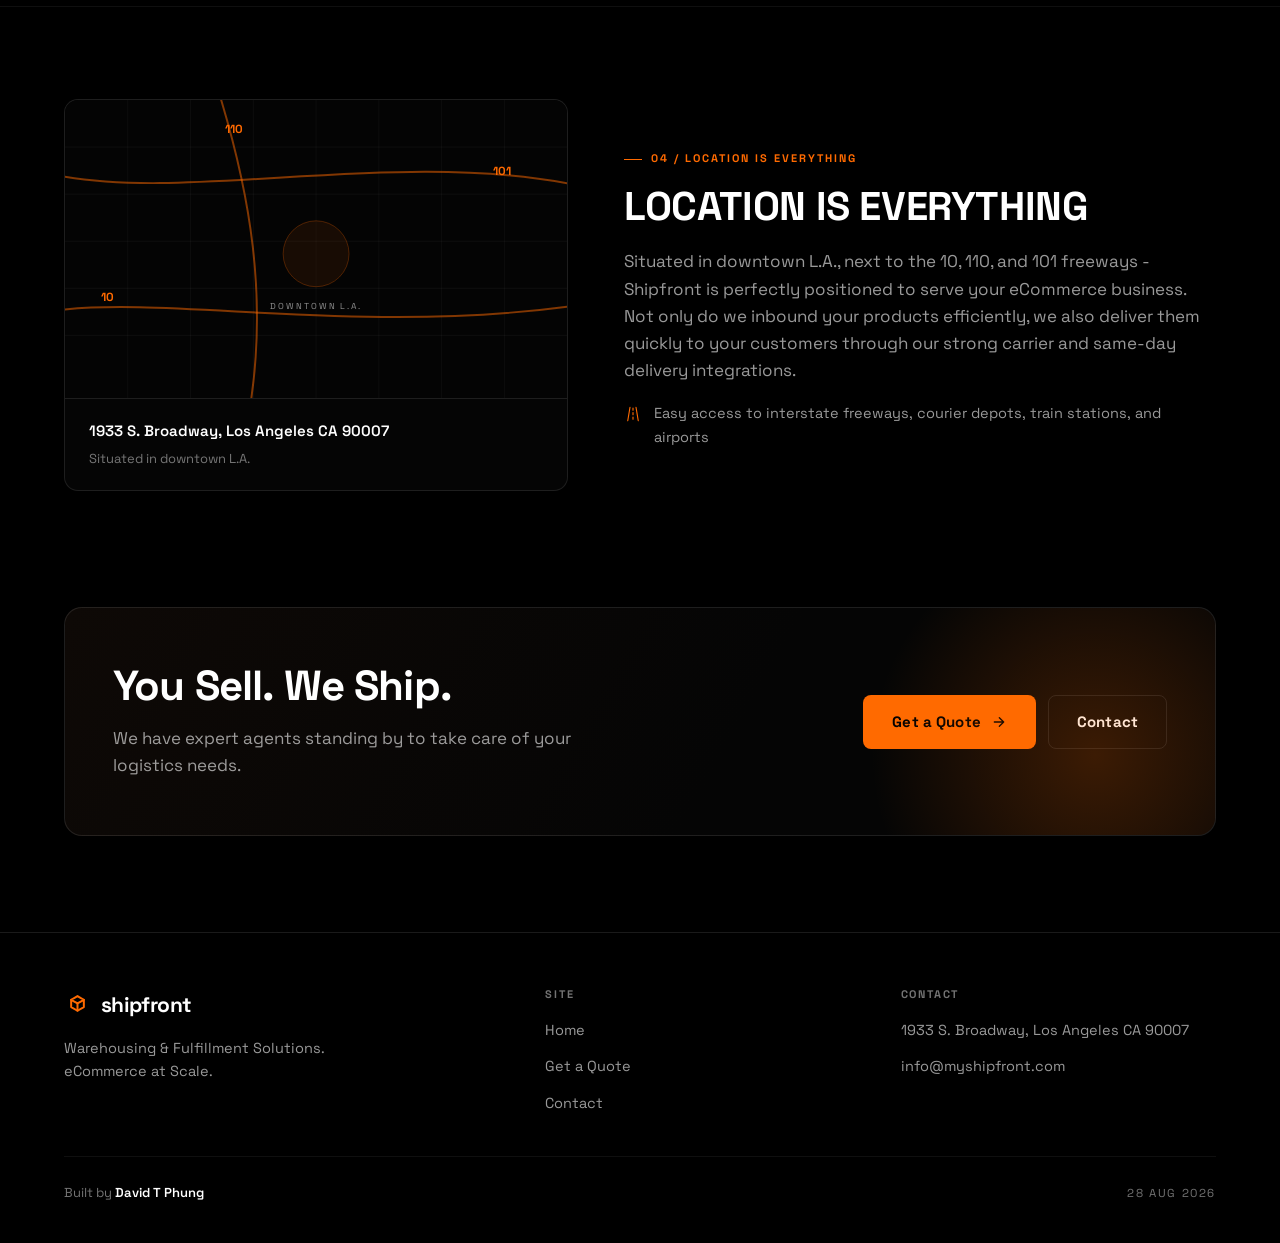
==== commit 41238c5c: "Recut the home page cubes and the mark stylesheet rules" ====
--- a/index.html
+++ b/index.html
@@ -11,7 +11,7 @@
     <meta name="theme-color" content="#000000" />
     <link
       rel="icon"
-      href="data:image/svg+xml,%3Csvg xmlns='http://www.w3.org/2000/svg' viewBox='0 0 24 26'%3E%3Cg fill='%23000' stroke='%23FF6A00' stroke-width='2' stroke-linecap='round' stroke-linejoin='round'%3E%3Cpath d='M7 9 L12 6 L17 9 L12 12 Z'/%3E%3Cpath d='M7 9 L7 16 L12 19 L17 16 L17 9'/%3E%3Cpath d='M12 12 L12 19'/%3E%3Cpath d='M12 6 L12 13 L7 16'/%3E%3Cpath d='M12 13 L17 16'/%3E%3C/g%3E%3C/svg%3E"
+      href="data:image/svg+xml,%3Csvg xmlns='http://www.w3.org/2000/svg' viewBox='0 0 24 26'%3E%3Cg stroke='%23FF6A00' stroke-width='1.1' stroke-linecap='butt' stroke-linejoin='miter' stroke-miterlimit='10'%3E%3Cpath d='M12,6L17.629,9.25L17.629,15.75L12,19L6.371,15.75L6.371,9.25Z' fill='%23000'/%3E%3Cpath d='M6.371,9.25L12,12.5L17.629,9.25' fill='none'/%3E%3Cpath d='M12,12.5L12,19' fill='none'/%3E%3C/g%3E%3C/svg%3E"
     />
     <link rel="preconnect" href="https://fonts.googleapis.com" />
     <link rel="preconnect" href="https://fonts.gstatic.com" crossorigin />
@@ -34,11 +34,12 @@
             viewBox="0 0 24 26"
             aria-hidden="true"
           >
-            <path d="M7 9 L12 6 L17 9 L12 12 Z" />
-            <path d="M7 9 L7 16 L12 19 L17 16 L17 9" />
-            <path d="M12 12 L12 19" />
-            <path d="M12 6 L12 13 L7 16" />
-            <path d="M12 13 L17 16" />
+            <path
+              class="hex"
+              d="M12 6 L17.629 9.25 L17.629 15.75 L12 19 L6.371 15.75 L6.371 9.25 Z"
+            />
+            <path class="edge" d="M6.371 9.25 L12 12.5 L17.629 9.25" />
+            <path class="edge" d="M12 12.5 L12 19" />
           </svg>
           <span class="wordmark">shipfront</span>
         </a>
@@ -111,12 +112,13 @@
                 transform="rotate(-14 260 212)"
               />
             </svg>
-            <svg class="stage-cube" viewBox="0 0 24 26">
-              <path d="M7 9 L12 6 L17 9 L12 12 Z" />
-              <path d="M7 9 L7 16 L12 19 L17 16 L17 9" />
-              <path d="M12 12 L12 19" />
-              <path d="M12 6 L12 13 L7 16" />
-              <path d="M12 13 L17 16" />
+            <svg class="cube stage-cube" viewBox="0 0 24 26">
+              <path
+                class="hex"
+                d="M12 6 L17.629 9.25 L17.629 15.75 L12 19 L6.371 15.75 L6.371 9.25 Z"
+              />
+              <path class="edge" d="M6.371 9.25 L12 12.5 L17.629 9.25" />
+              <path class="edge" d="M12 12.5 L12 19" />
             </svg>
             <span class="stage-tag tag-1"><i></i>Inbound</span>
             <span class="stage-tag tag-2"><i></i>Storage</span>
@@ -484,22 +486,13 @@
                 stroke="rgba(255,106,0,0.35)"
                 stroke-width="1"
               />
-              <g
-                transform="translate(308,180) scale(1)"
-                stroke="#ff6a00"
-                stroke-width="2"
-                stroke-linecap="round"
-                stroke-linejoin="round"
-                fill="#000"
-              >
-                <path d="M7 9 L12 6 L17 9 L12 12 Z" transform="translate(-6,-4)" />
+              <g class="cube" transform="translate(300.8,176) scale(1.6)">
                 <path
-                  d="M7 9 L7 16 L12 19 L17 16 L17 9"
-                  transform="translate(-6,-4)"
+                  class="hex"
+                  d="M12 6 L17.629 9.25 L17.629 15.75 L12 19 L6.371 15.75 L6.371 9.25 Z"
                 />
-                <path d="M12 12 L12 19" transform="translate(-6,-4)" />
-                <path d="M12 6 L12 13 L7 16" transform="translate(-6,-4)" />
-                <path d="M12 13 L17 16" transform="translate(-6,-4)" />
+                <path class="edge" d="M6.371 9.25 L12 12.5 L17.629 9.25" />
+                <path class="edge" d="M12 12.5 L12 19" />
               </g>
               <text
                 x="320"
@@ -562,11 +555,12 @@
                 viewBox="0 0 24 26"
                 aria-hidden="true"
               >
-                <path d="M7 9 L12 6 L17 9 L12 12 Z" />
-                <path d="M7 9 L7 16 L12 19 L17 16 L17 9" />
-                <path d="M12 12 L12 19" />
-                <path d="M12 6 L12 13 L7 16" />
-                <path d="M12 13 L17 16" />
+                <path
+                  class="hex"
+                  d="M12 6 L17.629 9.25 L17.629 15.75 L12 19 L6.371 15.75 L6.371 9.25 Z"
+                />
+                <path class="edge" d="M6.371 9.25 L12 12.5 L17.629 9.25" />
+                <path class="edge" d="M12 12.5 L12 19" />
               </svg>
               <span class="wordmark">shipfront</span>
             </a>
--- a/assets/css/site.css
+++ b/assets/css/site.css
@@ -0,0 +1,1358 @@
+/* THE SELLERS - Shipfront marketing site */
+
+:root {
+  --ink: #000000;
+  --paper: #ffffff;
+  --accent: #ff6a00;
+  --accent-dim: rgba(255, 106, 0, 0.14);
+  --accent-line: rgba(255, 106, 0, 0.34);
+  --card: #0a0a0a;
+  --card-2: #0d0d0d;
+  --line: rgba(255, 255, 255, 0.1);
+  --line-soft: rgba(255, 255, 255, 0.06);
+  --muted: rgba(255, 255, 255, 0.6);
+  --muted-2: rgba(255, 255, 255, 0.45);
+  --shell: 1200px;
+  --radius: 14px;
+  --font: "Space Grotesk", "Inter", -apple-system, BlinkMacSystemFont, "Segoe UI",
+    Helvetica, Arial, sans-serif;
+}
+
+*,
+*::before,
+*::after {
+  box-sizing: border-box;
+}
+
+html {
+  scroll-behavior: smooth;
+  scroll-padding-top: 96px;
+  -webkit-text-size-adjust: 100%;
+}
+
+body {
+  margin: 0;
+  background: var(--ink);
+  color: var(--paper);
+  font-family: var(--font);
+  font-size: 16px;
+  line-height: 1.6;
+  font-weight: 400;
+  -webkit-font-smoothing: antialiased;
+  text-rendering: optimizeLegibility;
+  overflow-x: hidden;
+}
+
+img,
+svg {
+  display: block;
+  max-width: 100%;
+}
+
+a {
+  color: inherit;
+  text-decoration: none;
+}
+
+h1,
+h2,
+h3,
+h4 {
+  margin: 0;
+  font-weight: 700;
+  letter-spacing: -0.02em;
+  line-height: 1.06;
+}
+
+p {
+  margin: 0;
+}
+
+::selection {
+  background: var(--accent);
+  color: var(--ink);
+}
+
+.shell {
+  width: 100%;
+  max-width: var(--shell);
+  margin: 0 auto;
+  padding: 0 24px;
+}
+
+.skip-link {
+  position: absolute;
+  left: -9999px;
+  top: 0;
+  background: var(--accent);
+  color: var(--ink);
+  padding: 12px 18px;
+  font-weight: 700;
+  z-index: 200;
+}
+
+.skip-link:focus {
+  left: 12px;
+  top: 12px;
+}
+
+:focus-visible {
+  outline: 2px solid var(--accent);
+  outline-offset: 3px;
+}
+
+/* ---------- brand mark: 1A EVEN cube ---------- */
+
+.mark {
+  display: flex;
+  align-items: center;
+  gap: 10px;
+}
+
+.mark svg {
+  flex: none;
+}
+
+.mark .cube path {
+  fill: #000000;
+  stroke: var(--accent);
+  stroke-width: 2;
+  stroke-linecap: round;
+  stroke-linejoin: round;
+  vector-effect: non-scaling-stroke;
+}
+
+.wordmark {
+  font-size: 21px;
+  font-weight: 700;
+  letter-spacing: -0.03em;
+  color: var(--paper);
+  line-height: 1;
+}
+
+/* ---------- header ---------- */
+
+.site-header {
+  position: sticky;
+  top: 0;
+  z-index: 100;
+  background: rgba(0, 0, 0, 0.82);
+  backdrop-filter: blur(14px);
+  -webkit-backdrop-filter: blur(14px);
+  border-bottom: 1px solid transparent;
+  transition: border-color 0.25s ease, background 0.25s ease;
+}
+
+.site-header.is-stuck {
+  border-bottom-color: var(--line);
+}
+
+.nav {
+  display: flex;
+  align-items: center;
+  justify-content: space-between;
+  gap: 24px;
+  height: 76px;
+}
+
+.nav-links {
+  display: flex;
+  align-items: center;
+  gap: 34px;
+  margin: 0 auto;
+}
+
+.nav-links a {
+  font-size: 13px;
+  font-weight: 500;
+  letter-spacing: 0.06em;
+  text-transform: uppercase;
+  color: var(--muted);
+  transition: color 0.2s ease;
+}
+
+.nav-links a:hover,
+.nav-links a[aria-current="page"] {
+  color: var(--paper);
+}
+
+.nav-actions {
+  display: flex;
+  align-items: center;
+  gap: 12px;
+}
+
+.nav-toggle {
+  display: none;
+  width: 42px;
+  height: 42px;
+  border: 1px solid var(--line);
+  border-radius: 10px;
+  background: transparent;
+  color: var(--paper);
+  cursor: pointer;
+  padding: 0;
+  align-items: center;
+  justify-content: center;
+}
+
+.nav-toggle span {
+  display: block;
+  width: 16px;
+  height: 1.5px;
+  background: currentColor;
+  position: relative;
+}
+
+.nav-toggle span::before,
+.nav-toggle span::after {
+  content: "";
+  position: absolute;
+  left: 0;
+  width: 16px;
+  height: 1.5px;
+  background: currentColor;
+}
+
+.nav-toggle span::before {
+  top: -5px;
+}
+
+.nav-toggle span::after {
+  top: 5px;
+}
+
+/* ---------- buttons ---------- */
+
+.btn {
+  display: inline-flex;
+  align-items: center;
+  justify-content: center;
+  gap: 10px;
+  height: 46px;
+  padding: 0 22px;
+  border-radius: 8px;
+  border: 1px solid transparent;
+  font-family: inherit;
+  font-size: 14px;
+  font-weight: 700;
+  letter-spacing: 0.01em;
+  cursor: pointer;
+  white-space: nowrap;
+  transition: transform 0.18s ease, background 0.2s ease, border-color 0.2s ease,
+    color 0.2s ease;
+}
+
+.btn:active {
+  transform: translateY(1px);
+}
+
+.btn-primary {
+  background: var(--accent);
+  color: var(--ink);
+}
+
+.btn-primary:hover {
+  background: #ff7d20;
+}
+
+.btn-ghost {
+  background: transparent;
+  border-color: var(--line);
+  color: var(--paper);
+}
+
+.btn-ghost:hover {
+  border-color: rgba(255, 255, 255, 0.32);
+  background: rgba(255, 255, 255, 0.04);
+}
+
+.btn-lg {
+  height: 54px;
+  padding: 0 28px;
+  font-size: 15px;
+}
+
+.btn .arw {
+  width: 16px;
+  height: 16px;
+  flex: none;
+}
+
+/* ---------- section furniture ---------- */
+
+.eyebrow {
+  display: inline-flex;
+  align-items: center;
+  gap: 9px;
+  font-size: 11px;
+  font-weight: 700;
+  letter-spacing: 0.18em;
+  text-transform: uppercase;
+  color: var(--accent);
+  margin-bottom: 18px;
+}
+
+.eyebrow::before {
+  content: "";
+  width: 18px;
+  height: 1px;
+  background: var(--accent);
+}
+
+section {
+  position: relative;
+}
+
+.section {
+  padding: 92px 0;
+  border-top: 1px solid var(--line-soft);
+}
+
+.section-head {
+  max-width: 660px;
+}
+
+.section-head h2 {
+  font-size: clamp(30px, 4vw, 44px);
+}
+
+.section-head p {
+  margin-top: 18px;
+  color: var(--muted);
+  font-size: 17px;
+}
+
+/* ---------- hero ---------- */
+
+.hero {
+  position: relative;
+  padding: 76px 0 64px;
+  overflow: hidden;
+}
+
+.hero::before {
+  content: "";
+  position: absolute;
+  top: -260px;
+  right: -180px;
+  width: 820px;
+  height: 820px;
+  background: radial-gradient(
+    circle,
+    rgba(255, 106, 0, 0.16) 0%,
+    rgba(255, 106, 0, 0.05) 38%,
+    transparent 68%
+  );
+  pointer-events: none;
+}
+
+.hero-grid {
+  position: relative;
+  display: grid;
+  grid-template-columns: minmax(0, 1fr) minmax(0, 1.02fr);
+  gap: 56px;
+  align-items: center;
+}
+
+.hero h1 {
+  font-size: clamp(46px, 7vw, 78px);
+  letter-spacing: -0.035em;
+}
+
+.hero-sub {
+  margin-top: 20px;
+  font-size: clamp(20px, 2.4vw, 26px);
+  font-weight: 500;
+  color: var(--accent);
+  letter-spacing: -0.01em;
+}
+
+.hero-lede {
+  margin-top: 8px;
+  font-size: clamp(18px, 2vw, 22px);
+  font-weight: 500;
+  color: var(--paper);
+  letter-spacing: -0.01em;
+}
+
+.hero-body {
+  margin-top: 22px;
+  max-width: 520px;
+  color: var(--muted);
+  font-size: 17px;
+}
+
+.hero-cta {
+  margin-top: 34px;
+  display: flex;
+  flex-wrap: wrap;
+  gap: 12px;
+}
+
+.hero-note {
+  margin-top: 26px;
+  color: var(--muted-2);
+  font-size: 14px;
+  max-width: 520px;
+}
+
+/* hero cube stage */
+
+.stage {
+  position: relative;
+  aspect-ratio: 1 / 0.92;
+  display: grid;
+  place-items: center;
+}
+
+.stage-art {
+  position: absolute;
+  inset: 0;
+  width: 100%;
+  height: 100%;
+}
+
+.stage-art .ring {
+  fill: none;
+  stroke: rgba(255, 106, 0, 0.3);
+  stroke-width: 1;
+}
+
+.stage-art .ring-faint {
+  stroke: rgba(255, 255, 255, 0.07);
+}
+
+.stage-art .orbit {
+  fill: none;
+  stroke: rgba(255, 106, 0, 0.42);
+  stroke-width: 1;
+  stroke-dasharray: 3 7;
+}
+
+.stage-cube {
+  position: relative;
+  width: 46%;
+  max-width: 260px;
+  filter: drop-shadow(0 24px 60px rgba(255, 106, 0, 0.28));
+  animation: float 7s ease-in-out infinite;
+}
+
+.stage-cube path {
+  fill: #000000;
+  stroke: var(--accent);
+  stroke-width: 1.35;
+  stroke-linecap: round;
+  stroke-linejoin: round;
+}
+
+@keyframes float {
+  0%,
+  100% {
+    transform: translateY(-6px);
+  }
+  50% {
+    transform: translateY(6px);
+  }
+}
+
+.stage-tag {
+  position: absolute;
+  display: flex;
+  align-items: center;
+  gap: 9px;
+  font-size: 11px;
+  font-weight: 700;
+  letter-spacing: 0.14em;
+  text-transform: uppercase;
+  color: var(--paper);
+  background: rgba(0, 0, 0, 0.72);
+  border: 1px solid var(--line);
+  border-radius: 999px;
+  padding: 8px 14px;
+  white-space: nowrap;
+}
+
+.stage-tag i {
+  width: 6px;
+  height: 6px;
+  border-radius: 50%;
+  background: var(--accent);
+  flex: none;
+}
+
+.tag-1 {
+  top: 8%;
+  left: 2%;
+}
+
+.tag-2 {
+  top: 16%;
+  right: 0;
+}
+
+.tag-3 {
+  bottom: 24%;
+  left: 0;
+}
+
+.tag-4 {
+  bottom: 12%;
+  right: 2%;
+}
+
+/* ---------- value bar ---------- */
+
+.valuebar {
+  border: 1px solid var(--line);
+  border-radius: var(--radius);
+  background: linear-gradient(180deg, #0b0b0b 0%, #050505 100%);
+  display: grid;
+  grid-template-columns: 0.85fr repeat(4, 1fr);
+  overflow: hidden;
+}
+
+.valuebar-label {
+  padding: 26px 24px;
+  font-size: 12px;
+  font-weight: 700;
+  letter-spacing: 0.14em;
+  text-transform: uppercase;
+  color: var(--paper);
+  border-right: 1px solid var(--line);
+  display: flex;
+  align-items: center;
+}
+
+.valuebar-item {
+  padding: 26px 22px;
+  display: flex;
+  align-items: center;
+  gap: 12px;
+  border-right: 1px solid var(--line);
+  font-size: 14px;
+  font-weight: 500;
+  color: var(--muted);
+  transition: color 0.2s ease, background 0.2s ease;
+}
+
+.valuebar-item:last-child {
+  border-right: 0;
+}
+
+.valuebar-item:hover {
+  color: var(--paper);
+  background: rgba(255, 106, 0, 0.05);
+}
+
+.valuebar-item svg {
+  width: 20px;
+  height: 20px;
+  flex: none;
+  stroke: var(--accent);
+  fill: none;
+  stroke-width: 1.5;
+  stroke-linecap: round;
+  stroke-linejoin: round;
+}
+
+/* ---------- how it works ---------- */
+
+.how-grid {
+  display: grid;
+  grid-template-columns: 0.9fr 2.1fr;
+  gap: 48px;
+  align-items: start;
+}
+
+.how-steps {
+  display: grid;
+  grid-template-columns: repeat(4, 1fr);
+  gap: 0;
+  border: 1px solid var(--line);
+  border-radius: var(--radius);
+  overflow: hidden;
+}
+
+.step {
+  position: relative;
+  padding: 28px 22px 30px;
+  border-right: 1px solid var(--line);
+  background: var(--card);
+  transition: background 0.25s ease;
+}
+
+.step:last-child {
+  border-right: 0;
+}
+
+.step:hover {
+  background: var(--card-2);
+}
+
+.step-num {
+  font-size: 12px;
+  font-weight: 700;
+  letter-spacing: 0.16em;
+  color: var(--accent);
+}
+
+.step-icon {
+  margin: 22px 0 20px;
+  width: 40px;
+  height: 40px;
+  border: 1px solid var(--accent-line);
+  border-radius: 10px;
+  background: var(--accent-dim);
+  display: grid;
+  place-items: center;
+}
+
+.step-icon svg {
+  width: 20px;
+  height: 20px;
+  stroke: var(--accent);
+  fill: none;
+  stroke-width: 1.5;
+  stroke-linecap: round;
+  stroke-linejoin: round;
+}
+
+.step h3 {
+  font-size: 19px;
+  letter-spacing: -0.02em;
+}
+
+.step p {
+  margin-top: 12px;
+  font-size: 14px;
+  line-height: 1.62;
+  color: var(--muted);
+}
+
+.step-rail {
+  position: absolute;
+  left: 0;
+  top: 0;
+  width: 100%;
+  height: 2px;
+  background: var(--accent);
+  transform: scaleX(0);
+  transform-origin: left;
+  transition: transform 0.4s ease;
+}
+
+.step:hover .step-rail {
+  transform: scaleX(1);
+}
+
+/* ---------- capability sections ---------- */
+
+.cap {
+  display: grid;
+  grid-template-columns: 0.92fr 1.08fr;
+  gap: 56px;
+  align-items: center;
+}
+
+.cap-flip .cap-copy {
+  order: 2;
+}
+
+.cap h2 {
+  font-size: clamp(28px, 3.6vw, 40px);
+  text-transform: uppercase;
+  letter-spacing: -0.01em;
+}
+
+.cap p {
+  margin-top: 20px;
+  color: var(--muted);
+  font-size: 17px;
+}
+
+.chips {
+  margin-top: 26px;
+  display: flex;
+  flex-wrap: wrap;
+  gap: 8px;
+  padding: 0;
+  list-style: none;
+}
+
+.chips li {
+  border: 1px solid var(--line);
+  border-radius: 999px;
+  padding: 8px 15px;
+  font-size: 13px;
+  font-weight: 500;
+  color: var(--paper);
+  background: rgba(255, 255, 255, 0.02);
+  transition: border-color 0.2s ease, color 0.2s ease;
+}
+
+.chips li:hover {
+  border-color: var(--accent-line);
+  color: var(--accent);
+}
+
+.panel {
+  border: 1px solid var(--line);
+  border-radius: var(--radius);
+  background: linear-gradient(160deg, #0c0c0c 0%, #050505 100%);
+  padding: 30px;
+  position: relative;
+  overflow: hidden;
+}
+
+.panel-title {
+  font-size: 11px;
+  font-weight: 700;
+  letter-spacing: 0.16em;
+  text-transform: uppercase;
+  color: var(--muted-2);
+}
+
+.tiles {
+  margin-top: 22px;
+  display: grid;
+  grid-template-columns: repeat(2, 1fr);
+  gap: 12px;
+}
+
+.tile {
+  border: 1px solid var(--line);
+  border-radius: 10px;
+  background: rgba(255, 255, 255, 0.02);
+  padding: 18px 16px;
+  min-height: 116px;
+  display: flex;
+  flex-direction: column;
+  justify-content: space-between;
+  gap: 14px;
+}
+
+.tile svg {
+  width: 20px;
+  height: 20px;
+  stroke: var(--accent);
+  fill: none;
+  stroke-width: 1.5;
+  stroke-linecap: round;
+  stroke-linejoin: round;
+}
+
+.tile span {
+  font-size: 13px;
+  font-weight: 600;
+  color: var(--paper);
+  line-height: 1.35;
+}
+
+/* map panel */
+
+.map {
+  border: 1px solid var(--line);
+  border-radius: var(--radius);
+  background: #050505;
+  overflow: hidden;
+  position: relative;
+}
+
+.map svg {
+  width: 100%;
+  height: auto;
+  display: block;
+}
+
+.map-foot {
+  border-top: 1px solid var(--line);
+  padding: 20px 24px;
+  display: flex;
+  flex-wrap: wrap;
+  gap: 6px 24px;
+  align-items: baseline;
+}
+
+.map-foot .addr {
+  font-size: 15px;
+  font-weight: 600;
+  color: var(--paper);
+}
+
+.map-foot .sub {
+  font-size: 13px;
+  color: var(--muted-2);
+}
+
+/* ---------- closing CTA ---------- */
+
+.cta {
+  position: relative;
+  border: 1px solid var(--line);
+  border-radius: 18px;
+  background: linear-gradient(120deg, #0e0906 0%, #050505 58%);
+  padding: 56px 48px;
+  overflow: hidden;
+  display: grid;
+  grid-template-columns: 1.15fr 0.85fr;
+  gap: 40px;
+  align-items: center;
+}
+
+.cta::after {
+  content: "";
+  position: absolute;
+  right: -120px;
+  bottom: -160px;
+  width: 480px;
+  height: 480px;
+  background: radial-gradient(
+    circle,
+    rgba(255, 106, 0, 0.22) 0%,
+    transparent 66%
+  );
+  pointer-events: none;
+}
+
+.cta h2 {
+  font-size: clamp(30px, 4vw, 42px);
+}
+
+.cta p {
+  margin-top: 16px;
+  color: var(--muted);
+  font-size: 17px;
+  max-width: 460px;
+}
+
+.cta-actions {
+  position: relative;
+  display: flex;
+  flex-wrap: wrap;
+  gap: 12px;
+  justify-content: flex-end;
+}
+
+/* ---------- page hero (inner pages) ---------- */
+
+.page-hero {
+  padding: 72px 0 8px;
+  position: relative;
+  overflow: hidden;
+}
+
+.page-hero::before {
+  content: "";
+  position: absolute;
+  top: -320px;
+  left: 50%;
+  transform: translateX(-50%);
+  width: 900px;
+  height: 700px;
+  background: radial-gradient(
+    circle,
+    rgba(255, 106, 0, 0.13) 0%,
+    transparent 66%
+  );
+  pointer-events: none;
+}
+
+.page-hero h1 {
+  position: relative;
+  font-size: clamp(38px, 6vw, 60px);
+}
+
+.page-hero p {
+  position: relative;
+  margin-top: 20px;
+  max-width: 560px;
+  color: var(--muted);
+  font-size: 17px;
+}
+
+/* ---------- forms ---------- */
+
+.form-grid {
+  display: grid;
+  grid-template-columns: 1.05fr 0.95fr;
+  gap: 48px;
+  align-items: start;
+  padding: 56px 0 96px;
+}
+
+.form-card {
+  border: 1px solid var(--line);
+  border-radius: var(--radius);
+  background: linear-gradient(170deg, #0c0c0c 0%, #050505 100%);
+  padding: 34px;
+}
+
+.field {
+  margin-bottom: 20px;
+}
+
+.field label {
+  display: block;
+  font-size: 13px;
+  font-weight: 600;
+  letter-spacing: 0.02em;
+  color: var(--paper);
+  margin-bottom: 9px;
+}
+
+.field label .req {
+  color: var(--accent);
+}
+
+.field input {
+  width: 100%;
+  height: 50px;
+  padding: 0 16px;
+  border-radius: 8px;
+  border: 1px solid var(--line);
+  background: rgba(255, 255, 255, 0.03);
+  color: var(--paper);
+  font-family: inherit;
+  font-size: 15px;
+  transition: border-color 0.2s ease, background 0.2s ease;
+}
+
+.field input::placeholder {
+  color: rgba(255, 255, 255, 0.28);
+}
+
+.field input:focus {
+  outline: none;
+  border-color: var(--accent);
+  background: rgba(255, 106, 0, 0.05);
+}
+
+.field input[aria-invalid="true"] {
+  border-color: #ff4b2b;
+}
+
+.field .err {
+  display: none;
+  margin-top: 8px;
+  font-size: 12.5px;
+  color: #ff7a5c;
+}
+
+.field.has-error .err {
+  display: block;
+}
+
+.form-card .btn {
+  width: 100%;
+  margin-top: 6px;
+}
+
+.form-done {
+  display: none;
+  text-align: left;
+}
+
+.form-done.is-visible {
+  display: block;
+}
+
+.form-done .tick {
+  width: 46px;
+  height: 46px;
+  border-radius: 12px;
+  border: 1px solid var(--accent-line);
+  background: var(--accent-dim);
+  display: grid;
+  place-items: center;
+  margin-bottom: 20px;
+}
+
+.form-done .tick svg {
+  width: 22px;
+  height: 22px;
+  stroke: var(--accent);
+  fill: none;
+  stroke-width: 2;
+  stroke-linecap: round;
+  stroke-linejoin: round;
+}
+
+.form-done h3 {
+  font-size: 24px;
+}
+
+.form-done p {
+  margin-top: 12px;
+  color: var(--muted);
+}
+
+.form-done a {
+  color: var(--accent);
+}
+
+.form-aside .panel + .panel {
+  margin-top: 16px;
+}
+
+.aside-list {
+  margin: 18px 0 0;
+  padding: 0;
+  list-style: none;
+  display: grid;
+  gap: 14px;
+}
+
+.aside-list li {
+  display: flex;
+  gap: 12px;
+  align-items: flex-start;
+  font-size: 14.5px;
+  color: var(--muted);
+}
+
+.aside-list li svg {
+  width: 18px;
+  height: 18px;
+  margin-top: 3px;
+  flex: none;
+  stroke: var(--accent);
+  fill: none;
+  stroke-width: 1.5;
+  stroke-linecap: round;
+  stroke-linejoin: round;
+}
+
+.aside-list li b {
+  color: var(--paper);
+  font-weight: 600;
+}
+
+/* ---------- contact ---------- */
+
+.contact-grid {
+  display: grid;
+  grid-template-columns: repeat(2, 1fr);
+  gap: 20px;
+  padding: 48px 0 0;
+}
+
+.contact-card {
+  border: 1px solid var(--line);
+  border-radius: var(--radius);
+  background: linear-gradient(170deg, #0c0c0c 0%, #050505 100%);
+  padding: 34px;
+}
+
+.contact-card .ico {
+  width: 44px;
+  height: 44px;
+  border-radius: 11px;
+  border: 1px solid var(--accent-line);
+  background: var(--accent-dim);
+  display: grid;
+  place-items: center;
+  margin-bottom: 22px;
+}
+
+.contact-card .ico svg {
+  width: 21px;
+  height: 21px;
+  stroke: var(--accent);
+  fill: none;
+  stroke-width: 1.5;
+  stroke-linecap: round;
+  stroke-linejoin: round;
+}
+
+.contact-card h2 {
+  font-size: 13px;
+  font-weight: 700;
+  letter-spacing: 0.16em;
+  text-transform: uppercase;
+  color: var(--muted-2);
+}
+
+.contact-card .big {
+  margin-top: 14px;
+  font-size: clamp(20px, 2.4vw, 25px);
+  font-weight: 600;
+  letter-spacing: -0.02em;
+  color: var(--paper);
+  line-height: 1.28;
+}
+
+.contact-card a.big:hover {
+  color: var(--accent);
+}
+
+.contact-card .note {
+  margin-top: 14px;
+  font-size: 15px;
+  color: var(--muted);
+}
+
+/* ---------- footer ---------- */
+
+.site-footer {
+  border-top: 1px solid var(--line);
+  margin-top: 96px;
+  padding: 56px 0 40px;
+}
+
+.footer-top {
+  display: grid;
+  grid-template-columns: 1.4fr 1fr 1fr;
+  gap: 40px;
+  padding-bottom: 40px;
+  border-bottom: 1px solid var(--line-soft);
+}
+
+.footer-top p {
+  margin-top: 18px;
+  max-width: 320px;
+  color: var(--muted);
+  font-size: 14.5px;
+}
+
+.footer-col h4 {
+  font-size: 11px;
+  font-weight: 700;
+  letter-spacing: 0.16em;
+  text-transform: uppercase;
+  color: var(--muted-2);
+  margin-bottom: 16px;
+}
+
+.footer-col ul {
+  margin: 0;
+  padding: 0;
+  list-style: none;
+  display: grid;
+  gap: 11px;
+}
+
+.footer-col a,
+.footer-col span {
+  font-size: 14.5px;
+  color: var(--muted);
+  transition: color 0.2s ease;
+}
+
+.footer-col a:hover {
+  color: var(--accent);
+}
+
+.footer-bottom {
+  padding-top: 26px;
+  display: flex;
+  flex-wrap: wrap;
+  gap: 10px 28px;
+  align-items: center;
+  justify-content: space-between;
+  font-size: 13px;
+  color: var(--muted-2);
+}
+
+.footer-bottom .built b {
+  color: var(--paper);
+  font-weight: 600;
+}
+
+.footer-bottom .stamp {
+  letter-spacing: 0.14em;
+  text-transform: uppercase;
+  font-size: 11.5px;
+}
+
+/* ---------- reveal ---------- */
+
+.reveal {
+  opacity: 0;
+  transform: translateY(18px);
+  transition: opacity 0.6s ease, transform 0.6s ease;
+}
+
+.reveal.is-in {
+  opacity: 1;
+  transform: none;
+}
+
+@media (prefers-reduced-motion: reduce) {
+  html {
+    scroll-behavior: auto;
+  }
+  .reveal {
+    opacity: 1;
+    transform: none;
+    transition: none;
+  }
+  .stage-cube {
+    animation: none;
+  }
+}
+
+/* ---------- responsive ---------- */
+
+@media (max-width: 1080px) {
+  .hero-grid,
+  .cap,
+  .how-grid,
+  .form-grid {
+    grid-template-columns: 1fr;
+    gap: 44px;
+  }
+
+  .cap-flip .cap-copy {
+    order: 0;
+  }
+
+  .valuebar {
+    grid-template-columns: repeat(2, 1fr);
+  }
+
+  .valuebar-label {
+    grid-column: 1 / -1;
+    border-right: 0;
+    border-bottom: 1px solid var(--line);
+  }
+
+  .valuebar-item:nth-child(even) {
+    border-right: 0;
+  }
+
+  .valuebar-item:nth-child(2),
+  .valuebar-item:nth-child(3) {
+    border-bottom: 1px solid var(--line);
+  }
+
+  .how-steps {
+    grid-template-columns: repeat(2, 1fr);
+  }
+
+  .step:nth-child(2) {
+    border-right: 0;
+  }
+
+  .step:nth-child(1),
+  .step:nth-child(2) {
+    border-bottom: 1px solid var(--line);
+  }
+
+  .cta {
+    grid-template-columns: 1fr;
+    padding: 44px 32px;
+  }
+
+  .cta-actions {
+    justify-content: flex-start;
+  }
+}
+
+@media (max-width: 860px) {
+  .nav-toggle {
+    display: inline-flex;
+  }
+
+  .nav-links {
+    position: absolute;
+    top: 76px;
+    left: 0;
+    right: 0;
+    margin: 0;
+    flex-direction: column;
+    align-items: stretch;
+    gap: 0;
+    background: #030303;
+    border-top: 1px solid var(--line);
+    border-bottom: 1px solid var(--line);
+    padding: 8px 24px 18px;
+    display: none;
+  }
+
+  .nav-links.is-open {
+    display: flex;
+  }
+
+  .nav-links a {
+    padding: 15px 0;
+    border-bottom: 1px solid var(--line-soft);
+    font-size: 14px;
+  }
+
+  .nav-links a:last-child {
+    border-bottom: 0;
+  }
+
+  .nav-actions .btn-ghost {
+    display: none;
+  }
+
+  .footer-top {
+    grid-template-columns: 1fr;
+    gap: 34px;
+  }
+
+  .contact-grid {
+    grid-template-columns: 1fr;
+  }
+
+  .stage {
+    aspect-ratio: 1 / 1;
+  }
+}
+
+@media (max-width: 620px) {
+  .section {
+    padding: 66px 0;
+  }
+
+  .hero {
+    padding: 52px 0 40px;
+  }
+
+  .valuebar {
+    grid-template-columns: 1fr;
+  }
+
+  .valuebar-item {
+    border-right: 0;
+    border-bottom: 1px solid var(--line);
+  }
+
+  .valuebar-item:last-child {
+    border-bottom: 0;
+  }
+
+  .how-steps {
+    grid-template-columns: 1fr;
+  }
+
+  .step {
+    border-right: 0;
+    border-bottom: 1px solid var(--line);
+  }
+
+  .step:last-child {
+    border-bottom: 0;
+  }
+
+  .tiles {
+    grid-template-columns: 1fr;
+  }
+
+  .form-card,
+  .contact-card,
+  .panel {
+    padding: 24px;
+  }
+
+  .cta {
+    padding: 34px 24px;
+  }
+
+  .stage-tag {
+    font-size: 10px;
+    padding: 6px 11px;
+  }
+}
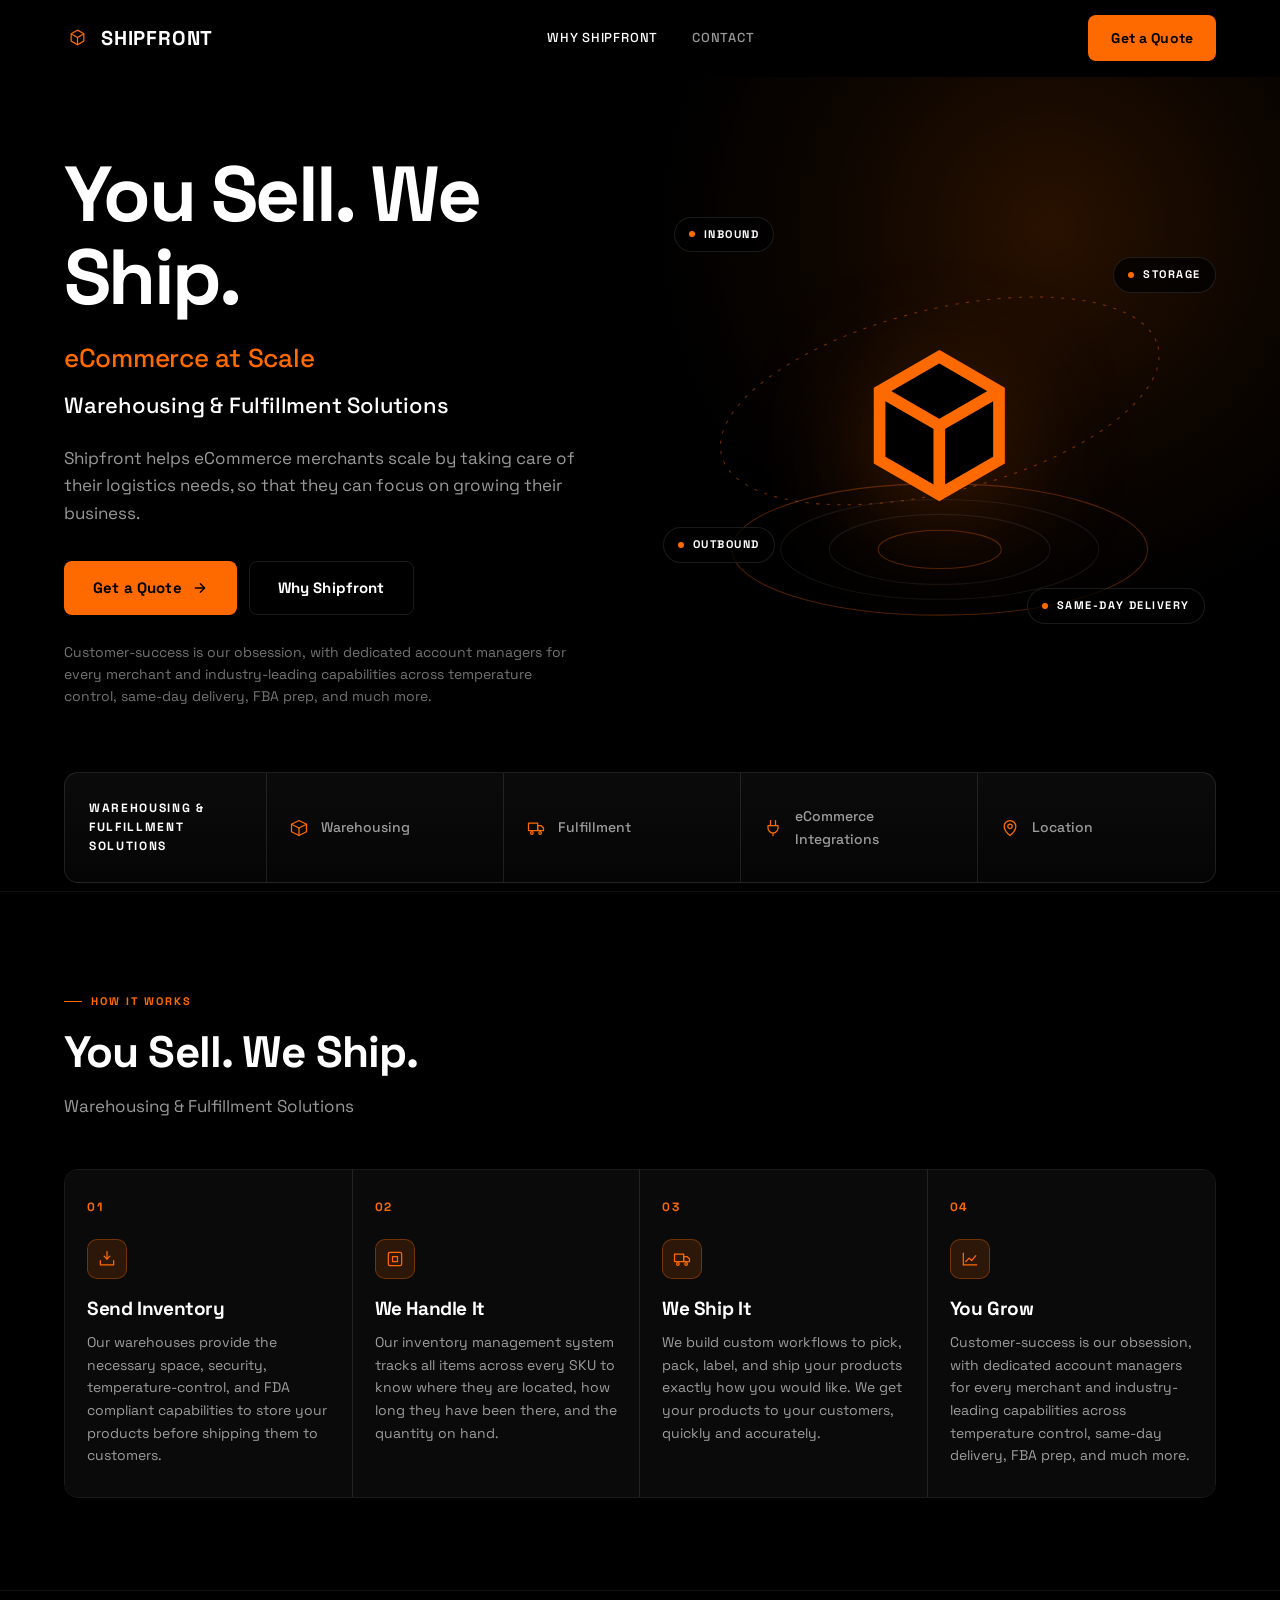
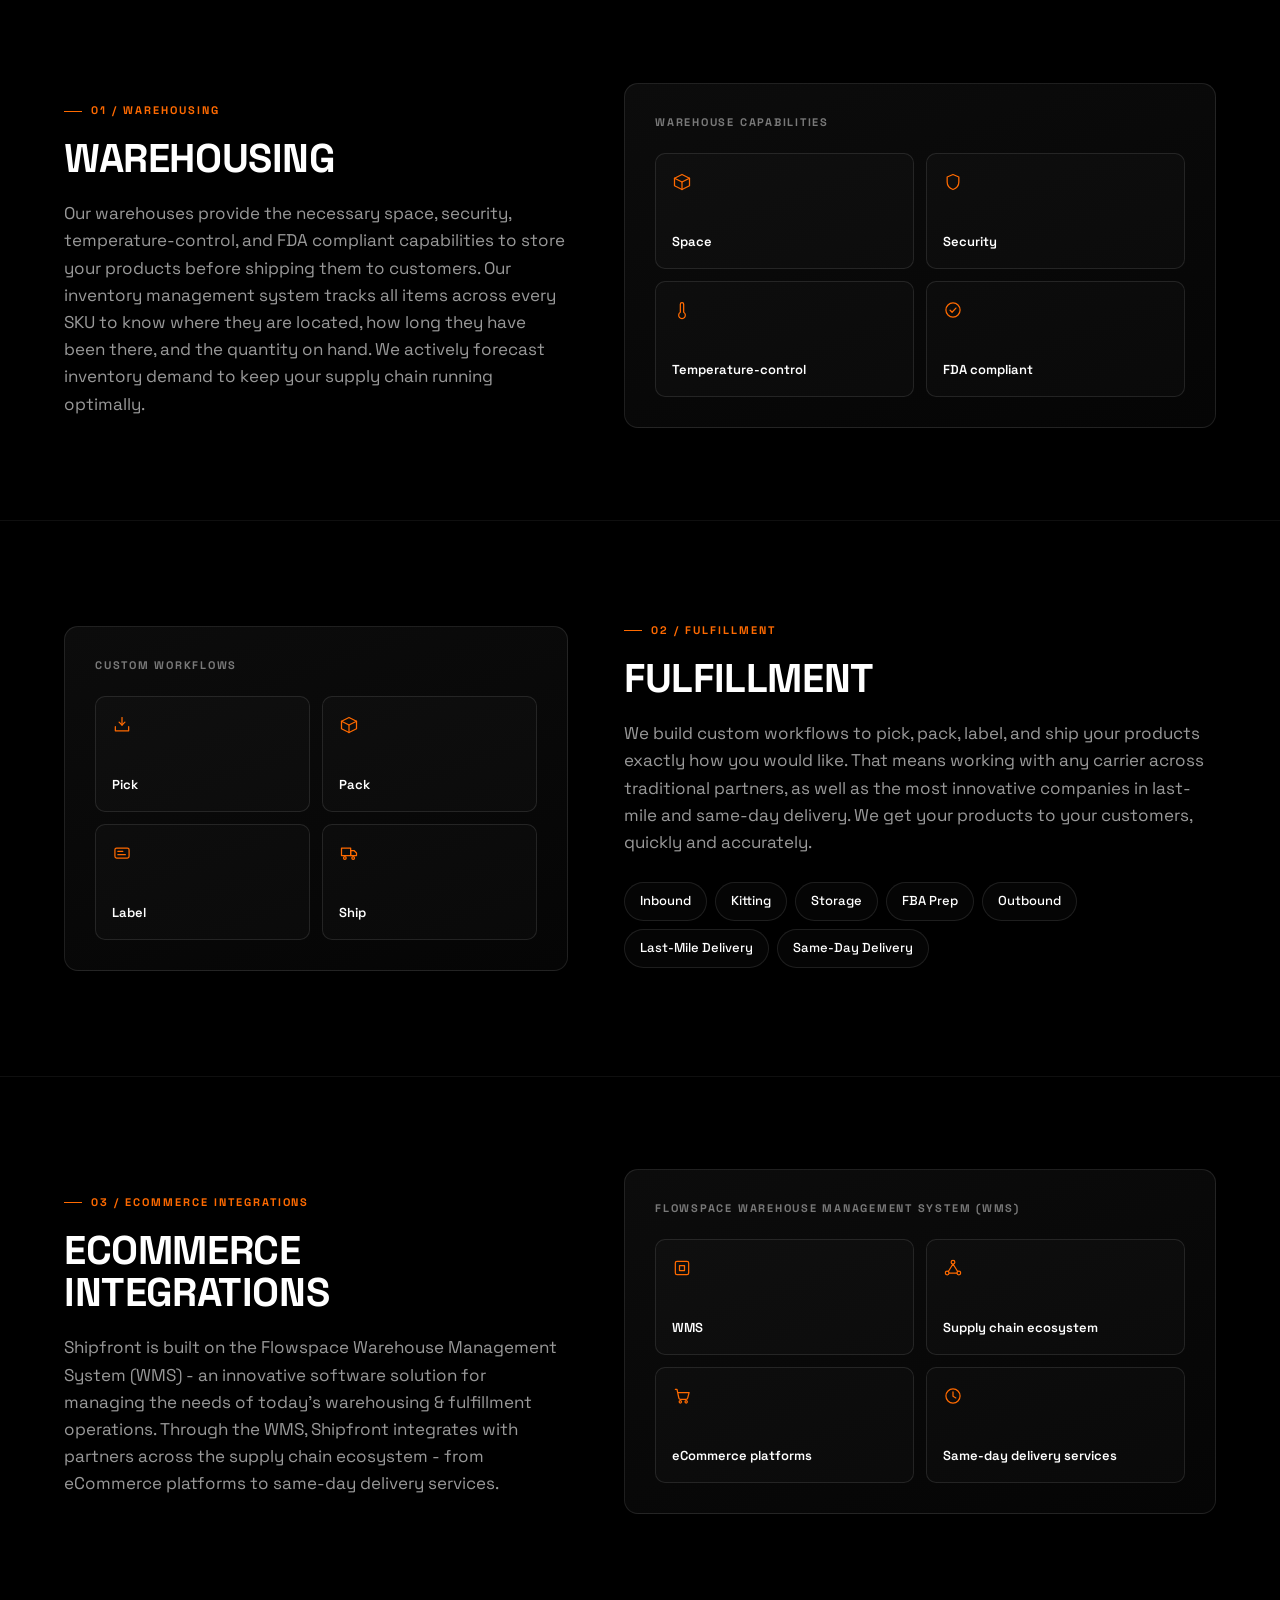
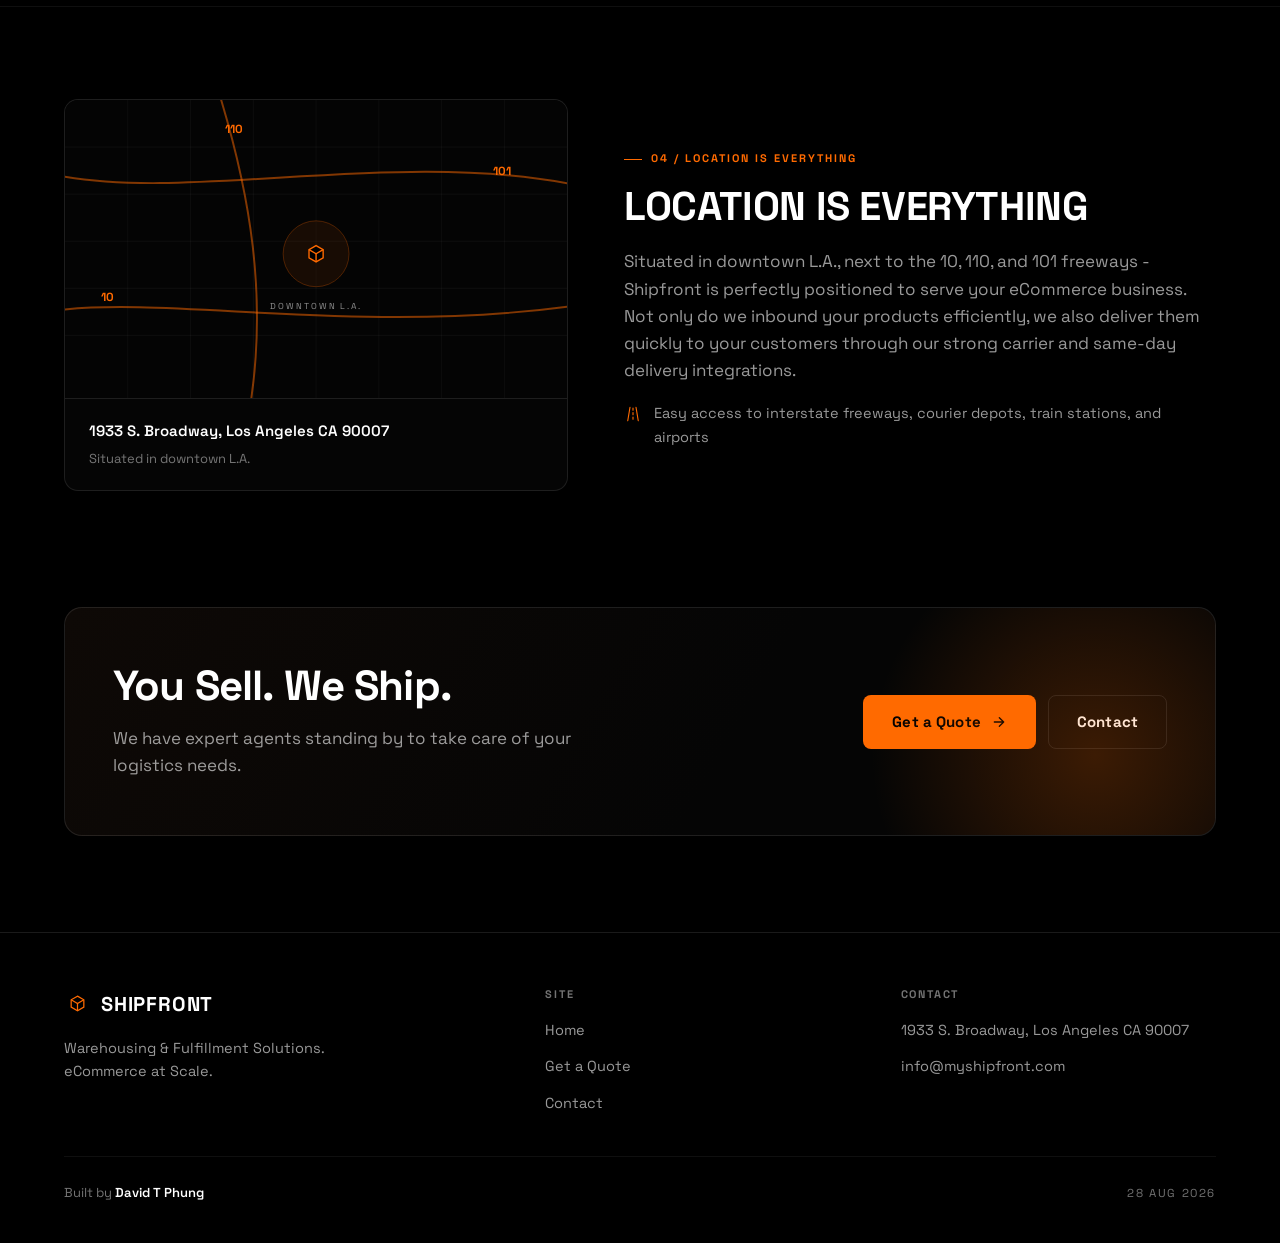
==== commit 50fe6835: "Caps lockup on home, plus wordmark tracking and small screen step Tracking moves from -0.03em to 0.0" ====
--- a/index.html
+++ b/index.html
@@ -41,7 +41,7 @@
             <path class="edge" d="M6.371 9.25 L12 12.5 L17.629 9.25" />
             <path class="edge" d="M12 12.5 L12 19" />
           </svg>
-          <span class="wordmark">shipfront</span>
+          <span class="wordmark">SHIPFRONT</span>
         </a>
 
         <nav class="nav-links" aria-label="Primary">
@@ -562,7 +562,7 @@
                 <path class="edge" d="M6.371 9.25 L12 12.5 L17.629 9.25" />
                 <path class="edge" d="M12 12.5 L12 19" />
               </svg>
-              <span class="wordmark">shipfront</span>
+              <span class="wordmark">SHIPFRONT</span>
             </a>
             <p>
               Warehousing &amp; Fulfillment Solutions. eCommerce at Scale.
--- a/assets/css/site.css
+++ b/assets/css/site.css
@@ -113,19 +113,29 @@
   flex: none;
 }
 
-.mark .cube path {
+/* Regular hex silhouette, vertical corner up, three visible face edges
+   meeting at the single center vertex. Uniform stroke on hex and Y. */
+.cube .hex {
   fill: #000000;
+}
+
+.cube .edge {
+  fill: none;
+}
+
+.cube .hex,
+.cube .edge {
   stroke: var(--accent);
-  stroke-width: 2;
-  stroke-linecap: round;
-  stroke-linejoin: round;
-  vector-effect: non-scaling-stroke;
+  stroke-width: 1.1;
+  stroke-linecap: butt;
+  stroke-linejoin: miter;
+  stroke-miterlimit: 10;
 }
 
 .wordmark {
-  font-size: 21px;
+  font-size: 20px;
   font-weight: 700;
-  letter-spacing: -0.03em;
+  letter-spacing: 0.04em;
   color: var(--paper);
   line-height: 1;
 }
@@ -438,14 +448,6 @@
   animation: float 7s ease-in-out infinite;
 }
 
-.stage-cube path {
-  fill: #000000;
-  stroke: var(--accent);
-  stroke-width: 1.35;
-  stroke-linecap: round;
-  stroke-linejoin: round;
-}
-
 @keyframes float {
   0%,
   100% {
@@ -1303,6 +1305,12 @@
 }
 
 @media (max-width: 620px) {
+  /* Caps are wider than the old lowercase cut, so step the lockup down
+     to keep the nav actions inside the shell on small screens. */
+  .wordmark {
+    font-size: 17px;
+  }
+
   .section {
     padding: 66px 0;
   }
